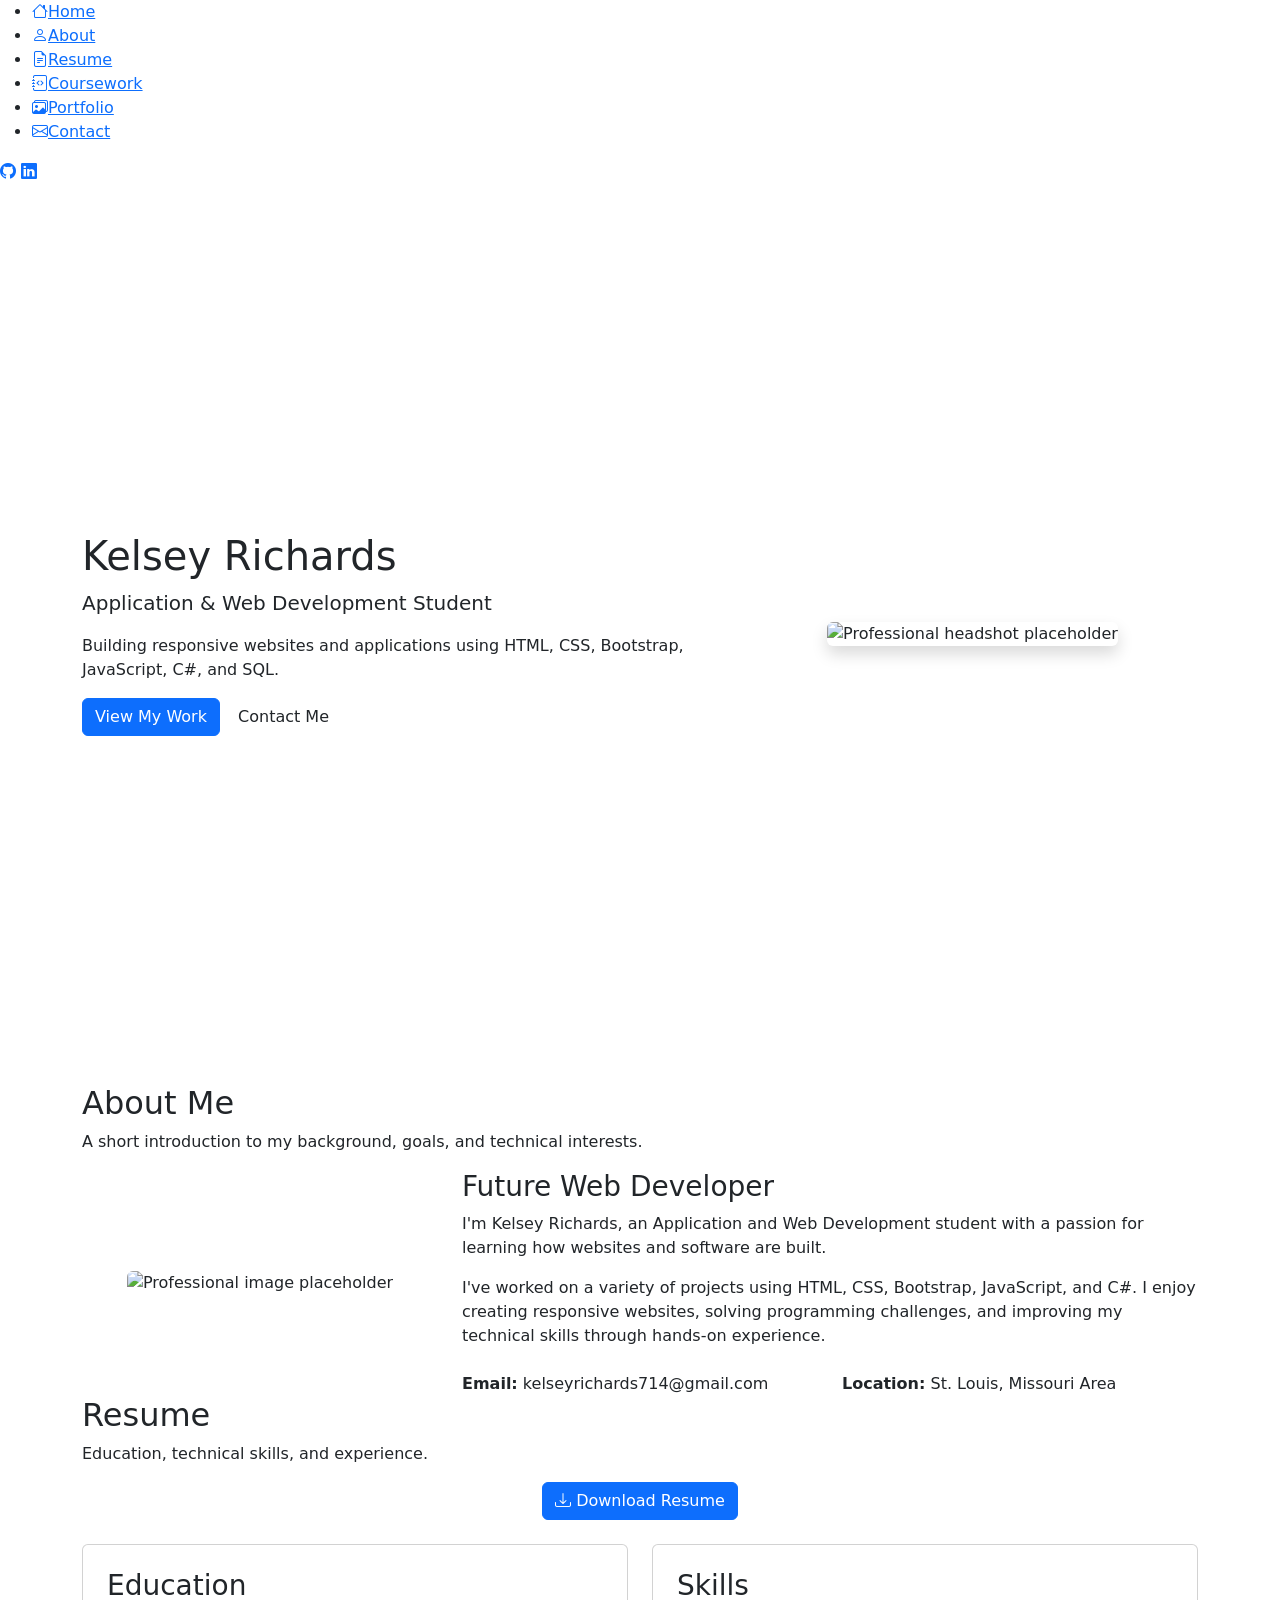
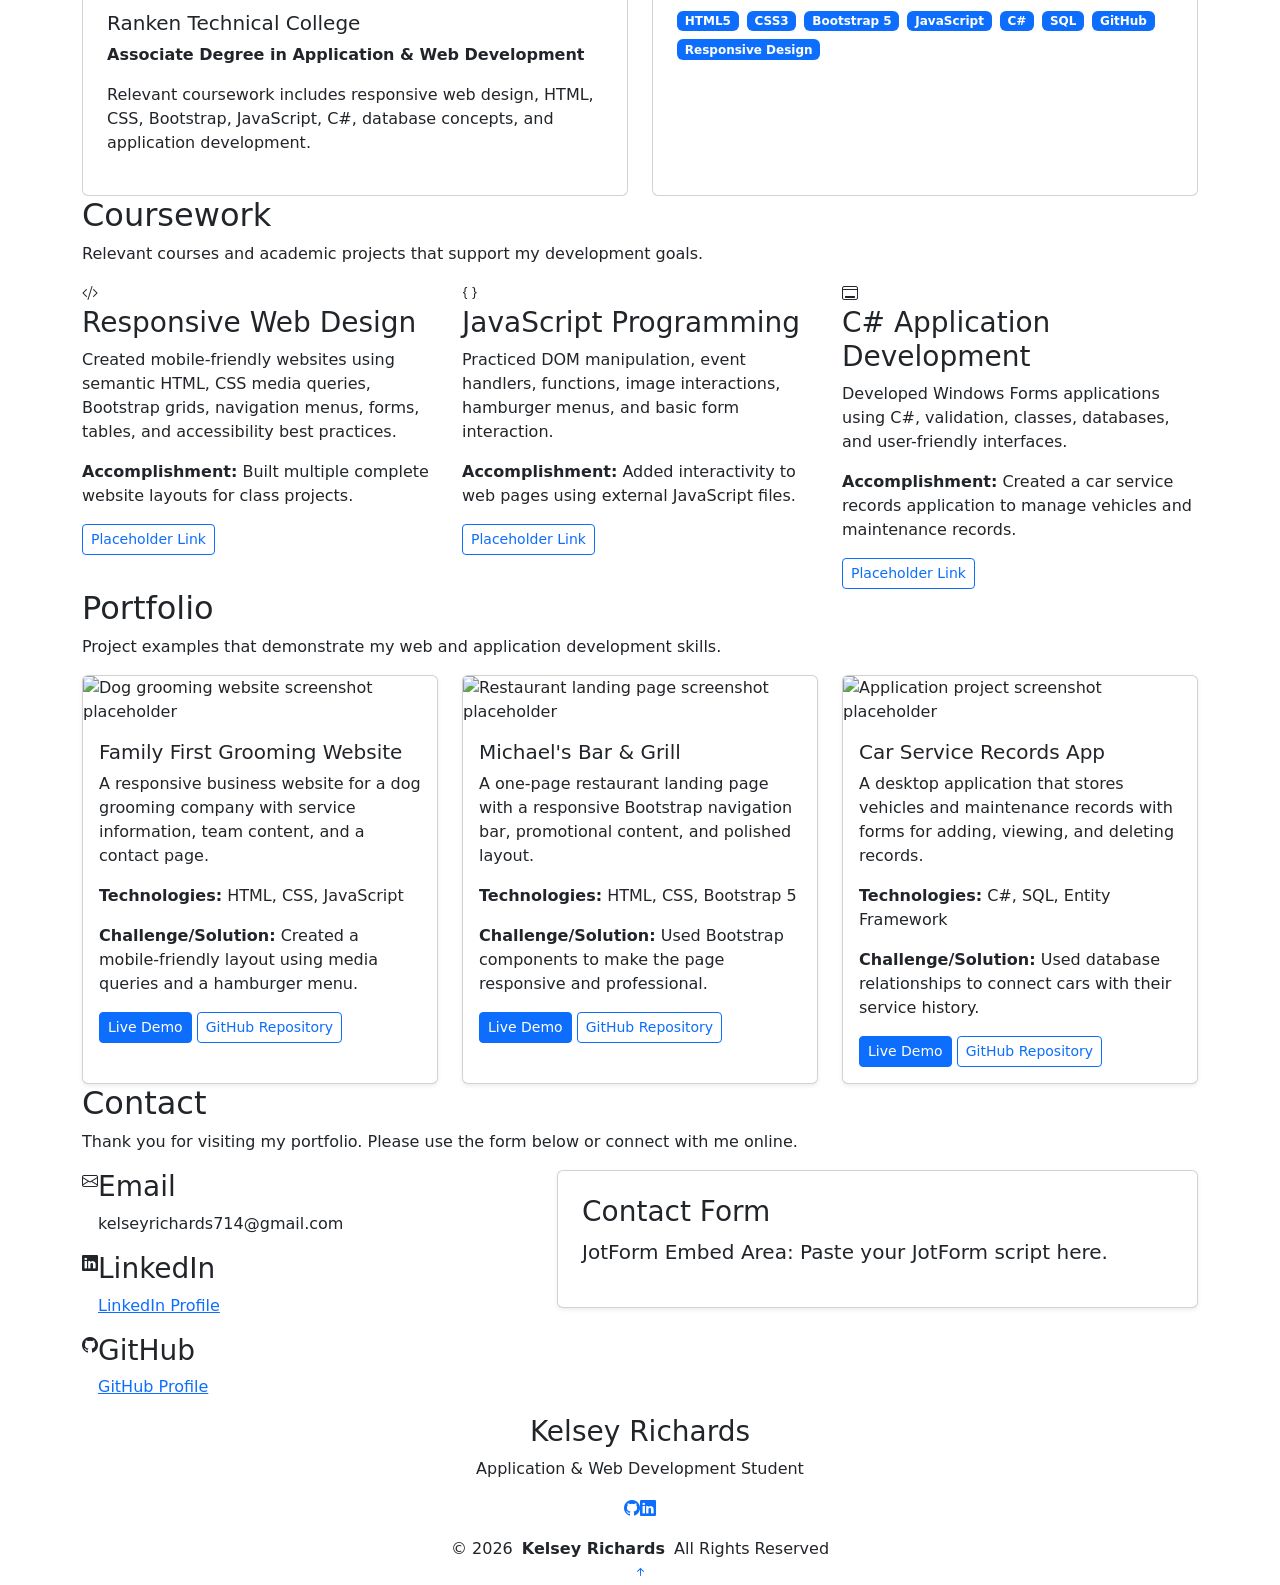
==== SnapFolio/index.html @ 09a1d2d7 "Portfolio Started" ====
<!DOCTYPE html>

<!--
  Student Name: Kelsey Richards
  File Name: index.html
  Date: 07/01/2026
-->

<html lang="en">
<head>
  <meta charset="utf-8">
  <meta content="width=device-width, initial-scale=1.0" name="viewport">
  <title>Kelsey Richards | Application &amp; Web Development Student</title>
  <meta name="description" content="Professional web portfolio for Kelsey Richards, an Application and Web Development student.">

  <!-- Favicons -->
  <link href="assets/img/favicon.ico" rel="icon">
  <link href="assets/img/apple-touch-icon.png" rel="apple-touch-icon">

  <!-- Fonts -->
  <link href="https://fonts.googleapis.com" rel="preconnect">
  <link href="https://fonts.gstatic.com" rel="preconnect" crossorigin>
  <link href="https://fonts.googleapis.com/css2?family=Roboto:wght@400;500;700&family=Raleway:wght@500;700;800&display=swap" rel="stylesheet">

  <!-- Vendor CSS Files -->
  <link href="assets/vendor/bootstrap/css/bootstrap.min.css" rel="stylesheet">
  <link href="assets/vendor/bootstrap-icons/bootstrap-icons.css" rel="stylesheet">
  <link href="assets/vendor/aos/aos.css" rel="stylesheet">
  <link href="assets/vendor/glightbox/css/glightbox.min.css" rel="stylesheet">
  <link href="assets/vendor/swiper/swiper-bundle.min.css" rel="stylesheet">

  <!-- Main CSS File -->
  <link href="assets/css/main.css" rel="stylesheet">
</head>

<body class="index-page">

  <!-- Header/Navigation -->
  <header id="header" class="header dark-background d-flex flex-column justify-content-center">
    <i class="header-toggle d-xl-none bi bi-list"></i>
    <div class="header-container d-flex flex-column align-items-start">
      <nav id="navmenu" class="navmenu">
        <ul>
          <li><a href="#hero" class="active"><i class="bi bi-house navicon"></i>Home</a></li>
          <li><a href="#about"><i class="bi bi-person navicon"></i>About</a></li>
          <li><a href="#resume"><i class="bi bi-file-earmark-text navicon"></i>Resume</a></li>
          <li><a href="#coursework"><i class="bi bi-journal-code navicon"></i>Coursework</a></li>
          <li><a href="#portfolio"><i class="bi bi-images navicon"></i>Portfolio</a></li>
          <li><a href="#contact"><i class="bi bi-envelope navicon"></i>Contact</a></li>
        </ul>
      </nav>
      <div class="social-links text-center">
        <a href="#" class="github"><i class="bi bi-github"></i></a>
        <a href="#" class="linkedin"><i class="bi bi-linkedin"></i></a>
      </div>
    </div>
  </header>

  <main class="main">

    <!-- Hero Section -->
    <section id="hero" class="hero section">
      <div class="container" data-aos="fade-up">
        <div class="row align-items-center min-vh-100">
          <div class="col-lg-7">
            <h1>Kelsey Richards</h1>
            <p class="lead">Application &amp; Web Development Student</p>
            <p class="description">Building responsive websites and applications using HTML, CSS, Bootstrap, JavaScript, C#, and SQL.</p>
            <div class="hero-actions">
              <a href="#portfolio" class="btn btn-primary">View My Work</a>
              <a href="#contact" class="btn btn-outline">Contact Me</a>
            </div>
          </div>
          <div class="col-lg-5 text-center">
            <img src="assets/img/profile/profile-square-2.webp" class="img-fluid rounded shadow" alt="Professional headshot placeholder">
          </div>
        </div>
      </div>
    </section>

    <!-- About Section -->
    <section id="about" class="about section">
      <div class="container section-title" data-aos="fade-up">
        <h2>About Me</h2>
        <p>A short introduction to my background, goals, and technical interests.</p>
      </div>
      <div class="container" data-aos="fade-up" data-aos-delay="100">
        <div class="row gy-4 align-items-center">
          <div class="col-lg-4 text-center">
            <img src="assets/img/person/person-f-7.webp" class="img-fluid rounded" alt="Professional image placeholder">
          </div>
          <div class="col-lg-8">
            <h3>Future Web Developer</h3>
            <p>I'm Kelsey Richards, an Application and Web Development student with a passion for learning how websites and software are built.</p>
            <p>I've worked on a variety of projects using HTML, CSS, Bootstrap, JavaScript, and C#. I enjoy creating responsive websites, solving programming challenges, and improving my technical skills through hands-on experience.</p>
            <div class="row mt-4">
              <div class="col-md-6"><strong>Email:</strong> kelseyrichards714@gmail.com</div>
              <div class="col-md-6"><strong>Location:</strong> St. Louis, Missouri Area</div>
            </div>
          </div>
        </div>
      </div>
    </section>

    <!-- Resume Section -->
    <section id="resume" class="resume section light-background">
      <div class="container section-title" data-aos="fade-up">
        <h2>Resume</h2>
        <p>Education, technical skills, and experience.</p>
      </div>
      <div class="container" data-aos="fade-up" data-aos-delay="100">
        <div class="text-center mb-4">
          <a href="assets/files/resume.pdf" class="btn btn-primary" download><i class="bi bi-download"></i> Download Resume</a>
        </div>
        <div class="row gy-4">
          <div class="col-lg-6">
            <div class="card h-100 p-4">
              <h3>Education</h3>
              <h5>Ranken Technical College</h5>
              <p><strong>Associate Degree in Application &amp; Web Development</strong></p>
              <p>Relevant coursework includes responsive web design, HTML, CSS, Bootstrap, JavaScript, C#, database concepts, and application development.</p>
            </div>
          </div>
          <div class="col-lg-6">
            <div class="card h-100 p-4">
              <h3>Skills</h3>
              <div class="d-flex flex-wrap gap-2">
                <span class="badge text-bg-primary">HTML5</span>
                <span class="badge text-bg-primary">CSS3</span>
                <span class="badge text-bg-primary">Bootstrap 5</span>
                <span class="badge text-bg-primary">JavaScript</span>
                <span class="badge text-bg-primary">C#</span>
                <span class="badge text-bg-primary">SQL</span>
                <span class="badge text-bg-primary">GitHub</span>
                <span class="badge text-bg-primary">Responsive Design</span>
              </div>
            </div>
          </div>
        </div>
      </div>
    </section>

    <!-- Coursework Section -->
    <section id="coursework" class="services section">
      <div class="container section-title" data-aos="fade-up">
        <h2>Coursework</h2>
        <p>Relevant courses and academic projects that support my development goals.</p>
      </div>
      <div class="container" data-aos="fade-up" data-aos-delay="100">
        <div class="row gy-4">
          <div class="col-lg-4 col-md-6">
            <div class="service-item h-100">
              <i class="bi bi-code-slash icon"></i>
              <h3>Responsive Web Design</h3>
              <p>Created mobile-friendly websites using semantic HTML, CSS media queries, Bootstrap grids, navigation menus, forms, tables, and accessibility best practices.</p>
              <p><strong>Accomplishment:</strong> Built multiple complete website layouts for class projects.</p>
              <a href="#" class="btn btn-sm btn-outline-primary">Placeholder Link</a>
            </div>
          </div>
          <div class="col-lg-4 col-md-6">
            <div class="service-item h-100">
              <i class="bi bi-braces icon"></i>
              <h3>JavaScript Programming</h3>
              <p>Practiced DOM manipulation, event handlers, functions, image interactions, hamburger menus, and basic form interaction.</p>
              <p><strong>Accomplishment:</strong> Added interactivity to web pages using external JavaScript files.</p>
              <a href="#" class="btn btn-sm btn-outline-primary">Placeholder Link</a>
            </div>
          </div>
          <div class="col-lg-4 col-md-6">
            <div class="service-item h-100">
              <i class="bi bi-window-desktop icon"></i>
              <h3>C# Application Development</h3>
              <p>Developed Windows Forms applications using C#, validation, classes, databases, and user-friendly interfaces.</p>
              <p><strong>Accomplishment:</strong> Created a car service records application to manage vehicles and maintenance records.</p>
              <a href="#" class="btn btn-sm btn-outline-primary">Placeholder Link</a>
            </div>
          </div>
        </div>
      </div>
    </section>

    <!-- Portfolio Section -->
    <section id="portfolio" class="portfolio section light-background">
      <div class="container section-title" data-aos="fade-up">
        <h2>Portfolio</h2>
        <p>Project examples that demonstrate my web and application development skills.</p>
      </div>
      <div class="container" data-aos="fade-up" data-aos-delay="100">
        <div class="row gy-4">
          <div class="col-lg-4 col-md-6">
            <div class="card h-100 shadow-sm">
              <img src="assets/img/portfolio/portfolio-1.webp" class="card-img-top" alt="Dog grooming website screenshot placeholder">
              <div class="card-body">
                <h3 class="card-title h5">Family First Grooming Website</h3>
                <p>A responsive business website for a dog grooming company with service information, team content, and a contact page.</p>
                <p><strong>Technologies:</strong> HTML, CSS, JavaScript</p>
                <p><strong>Challenge/Solution:</strong> Created a mobile-friendly layout using media queries and a hamburger menu.</p>
                <a href="#" class="btn btn-sm btn-primary">Live Demo</a>
                <a href="#" class="btn btn-sm btn-outline-primary">GitHub Repository</a>
              </div>
            </div>
          </div>
          <div class="col-lg-4 col-md-6">
            <div class="card h-100 shadow-sm">
              <img src="assets/img/portfolio/portfolio-2.webp" class="card-img-top" alt="Restaurant landing page screenshot placeholder">
              <div class="card-body">
                <h3 class="card-title h5">Michael's Bar &amp; Grill</h3>
                <p>A one-page restaurant landing page with a responsive Bootstrap navigation bar, promotional content, and polished layout.</p>
                <p><strong>Technologies:</strong> HTML, CSS, Bootstrap 5</p>
                <p><strong>Challenge/Solution:</strong> Used Bootstrap components to make the page responsive and professional.</p>
                <a href="#" class="btn btn-sm btn-primary">Live Demo</a>
                <a href="#" class="btn btn-sm btn-outline-primary">GitHub Repository</a>
              </div>
            </div>
          </div>
          <div class="col-lg-4 col-md-6">
            <div class="card h-100 shadow-sm">
              <img src="assets/img/portfolio/portfolio-6.webp" class="card-img-top" alt="Application project screenshot placeholder">
              <div class="card-body">
                <h3 class="card-title h5">Car Service Records App</h3>
                <p>A desktop application that stores vehicles and maintenance records with forms for adding, viewing, and deleting records.</p>
                <p><strong>Technologies:</strong> C#, SQL, Entity Framework</p>
                <p><strong>Challenge/Solution:</strong> Used database relationships to connect cars with their service history.</p>
                <a href="#" class="btn btn-sm btn-primary">Live Demo</a>
                <a href="#" class="btn btn-sm btn-outline-primary">GitHub Repository</a>
              </div>
            </div>
          </div>
        </div>
      </div>
    </section>

    <!-- Contact Section -->
    <section id="contact" class="contact section">
      <div class="container section-title" data-aos="fade-up">
        <h2>Contact</h2>
        <p>Thank you for visiting my portfolio. Please use the form below or connect with me online.</p>
      </div>
      <div class="container" data-aos="fade-up" data-aos-delay="100">
        <div class="row gy-4">
          <div class="col-lg-5">
            <div class="info-item d-flex">
              <i class="bi bi-envelope flex-shrink-0"></i>
              <div>
                <h3>Email</h3>
                <p>kelseyrichards714@gmail.com</p>
              </div>
            </div>
            <div class="info-item d-flex">
              <i class="bi bi-linkedin flex-shrink-0"></i>
              <div>
                <h3>LinkedIn</h3>
                <p><a href="https://www.linkedin.com/in/kelsey-richards-147b7b164/" target="_blank">LinkedIn Profile</a></p>
              </div>
            </div>
            <div class="info-item d-flex">
              <i class="bi bi-github flex-shrink-0"></i>
              <div>
                <h3>GitHub</h3>
                <p><a href="https://github.com/Kelsey-Richards" target="_blank">GitHub Profile</a></p>
              </div>
            </div>
          </div>
          <div class="col-lg-7">
            <div class="card p-4 shadow-sm">
              <h3>Contact Form</h3>
              <blockquote class="blockquote">
                <p>JotForm Embed Area: Paste your JotForm script here.</p>
              </blockquote>
              <!-- Example: Replace this comment with the script code from JotForm. -->
            </div>
          </div>
        </div>
      </div>
    </section>

  </main>

  <footer id="footer" class="footer position-relative light-background">
    <div class="container text-center">
      <h3 class="sitename">Kelsey Richards</h3>
      <p>Application &amp; Web Development Student</p>
      <div class="social-links d-flex justify-content-center">
        <a href="#"><i class="bi bi-github"></i></a>
        <a href="#"><i class="bi bi-linkedin"></i></a>
      </div>
      <div class="copyright mt-3">
        <span>&copy; 2026</span> <strong class="px-1 sitename">Kelsey Richards</strong> <span>All Rights Reserved</span>
      </div>
    </div>
  </footer>

  <a href="#" id="scroll-top" class="scroll-top d-flex align-items-center justify-content-center"><i class="bi bi-arrow-up-short"></i></a>
  <div id="preloader"></div>

  <!-- Vendor JS Files -->
  <script src="assets/vendor/bootstrap/js/bootstrap.bundle.min.js"></script>
  <script src="assets/vendor/php-email-form/validate.js"></script>
  <script src="assets/vendor/aos/aos.js"></script>
  <script src="assets/vendor/typed.js/typed.umd.js"></script>
  <script src="assets/vendor/purecounter/purecounter_vanilla.js"></script>
  <script src="assets/vendor/waypoints/noframework.waypoints.js"></script>
  <script src="assets/vendor/isotope-layout/isotope.pkgd.min.js"></script>
  <script src="assets/vendor/imagesloaded/imagesloaded.pkgd.min.js"></script>
  <script src="assets/vendor/glightbox/js/glightbox.min.js"></script>
  <script src="assets/vendor/swiper/swiper-bundle.min.js"></script>

  <!-- Main JS File -->
  <script src="assets/js/main.js"></script>
</body>
</html>
---- SnapFolio/assets/css/main.css ----
/**
* Template Name: SnapFolio
* Template URL: https://bootstrapmade.com/snapfolio-bootstrap-portfolio-template/
* Updated: Jul 21 2025 with Bootstrap v5.3.7
* Author: BootstrapMade.com
* License: https://bootstrapmade.com/license/
*/

/*--------------------------------------------------------------
# Font & Color Variables
# Help: https://bootstrapmade.com/color-system/
--------------------------------------------------------------*/
/* Fonts */
:root {
  --default-font: "Roboto",  system-ui, -apple-system, "Segoe UI", Roboto, "Helvetica Neue", Arial, "Noto Sans", "Liberation Sans", sans-serif, "Apple Color Emoji", "Segoe UI Emoji", "Segoe UI Symbol", "Noto Color Emoji";
  --heading-font: "Ubuntu",  sans-serif;
  --nav-font: "Nunito",  sans-serif;
}

/* Global Colors - The following color variables are used throughout the website. Updating them here will change the color scheme of the entire website */
:root { 
  --background-color: #1f1f1f; /* Background color for the entire website, including individual sections */
  --default-color: #ffffff; /* Default color used for the majority of the text content across the entire website */
  --heading-color: #ffffff; /* Color for headings, subheadings and title throughout the website */
  --accent-color: #ececec; /* Accent color that represents your brand on the website. It's used for buttons, links, and other elements that need to stand out */
  --surface-color: #232323; /* The surface color is used as a background of boxed elements within sections, such as cards, icon boxes, or other elements that require a visual separation from the global background. */
  --contrast-color: #310606; /* Contrast color for text, ensuring readability against backgrounds of accent, heading, or default colors. */
}

/* Nav Menu Colors - The following color variables are used specifically for the navigation menu. They are separate from the global colors to allow for more customization options */
:root {
  --nav-color: rgba(236, 236, 236, 0.59);  /* The default color of the main navmenu links */
  --nav-hover-color: #ffffff; /* Applied to main navmenu links when they are hovered over or active */
  --nav-mobile-background-color: #393939; /* Used as the background color for mobile navigation menu */
  --nav-dropdown-background-color: #393939; /* Used as the background color for dropdown items that appear when hovering over primary navigation items */
  --nav-dropdown-color: #ffffff; /* Used for navigation links of the dropdown items in the navigation menu. */
  --nav-dropdown-hover-color: #ececec; /* Similar to --nav-hover-color, this color is applied to dropdown navigation links when they are hovered over. */
}

/* Color Presets - These classes override global colors when applied to any section or element, providing reuse of the sam color scheme. */

.light-background {
  --background-color: #2c2c2c;
  --surface-color: #323232;
}

.dark-background {
  --background-color: #040b14;
  --default-color: #ffffff;
  --heading-color: #ffffff;
  --surface-color: #151f2b;
  --contrast-color: #ffffff;
}

/* Smooth scroll */
:root {
  scroll-behavior: smooth;
}

/*--------------------------------------------------------------
# General Styling & Shared Classes
--------------------------------------------------------------*/
body {
  color: var(--default-color);
  background-color: var(--background-color);
  font-family: var(--default-font);
}

a {
  color: var(--accent-color);
  text-decoration: none;
  transition: 0.3s;
}

a:hover {
  color: color-mix(in srgb, var(--accent-color), transparent 25%);
  text-decoration: none;
}

h1,
h2,
h3,
h4,
h5,
h6 {
  color: var(--heading-color);
  font-family: var(--heading-font);
}

/* PHP Email Form Messages
------------------------------*/
.php-email-form .error-message {
  display: none;
  background: #df1529;
  color: #ffffff;
  text-align: left;
  padding: 15px;
  margin-bottom: 24px;
  font-weight: 600;
}

.php-email-form .sent-message {
  display: none;
  color: #ffffff;
  background: #059652;
  text-align: center;
  padding: 15px;
  margin-bottom: 24px;
  font-weight: 600;
}

.php-email-form .loading {
  display: none;
  background: var(--surface-color);
  text-align: center;
  padding: 15px;
  margin-bottom: 24px;
}

.php-email-form .loading:before {
  content: "";
  display: inline-block;
  border-radius: 50%;
  width: 24px;
  height: 24px;
  margin: 0 10px -6px 0;
  border: 3px solid var(--accent-color);
  border-top-color: var(--surface-color);
  animation: php-email-form-loading 1s linear infinite;
}

@keyframes php-email-form-loading {
  0% {
    transform: rotate(0deg);
  }

  100% {
    transform: rotate(360deg);
  }
}

/*--------------------------------------------------------------
# Global Header
--------------------------------------------------------------*/
.header {
  --background-color: #1b1b1b;
  --contrast-color: #444444;
  color: var(--default-color);
  position: fixed;
  top: 0;
  left: 0;
  bottom: 0;
  padding: 0 15px;
  width: 300px;
  transition: all ease-in-out 0.3s;
  overflow-y: auto;
  z-index: 997;
}

.header .header-container {
  border-radius: 20px;
  padding: 15px;
  background-color: var(--background-color);
  border: 1px solid color-mix(in srgb, var(--default-color), transparent 80%);
}

.header .social-links {
  margin: 0 0 10px 0;
}

.header .social-links a {
  font-size: 16px;
  display: inline-flex;
  align-items: center;
  justify-content: center;
  background: color-mix(in srgb, var(--default-color), transparent 90%);
  color: var(--default-color);
  margin: 0 2px;
  border-radius: 50%;
  text-align: center;
  width: 40px;
  height: 40px;
  transition: 0.3s;
}

.header .social-links a:hover {
  color: var(--contrast-color);
  background: var(--accent-color);
}

@media (min-width: 1200px) {

  .header~main,
  .header~#footer {
    margin-left: 330px;
  }
}

@media (max-width: 1199px) {
  .header {
    left: -100%;
  }
}

.header.header-show {
  left: 0;
}

.header .header-toggle {
  color: var(--contrast-color);
  background-color: var(--accent-color);
  font-size: 22px;
  display: flex;
  align-items: center;
  justify-content: center;
  width: 40px;
  height: 40px;
  border-radius: 50%;
  cursor: pointer;
  position: fixed;
  top: 15px;
  right: 15px;
  z-index: 9999;
  transition: background-color 0.3s;
}

.header .header-toggle:hover {
  color: var(--contrast-color);
  background-color: color-mix(in srgb, var(--accent-color) 90%, white 15%);
}

/*--------------------------------------------------------------
# Navigation Menu
--------------------------------------------------------------*/
.mobile-nav-toggle {
  display: none;
}

.navmenu {
  padding: 0;
  z-index: 9997;
  width: 100%;
}

.navmenu ul {
  list-style: none;
  padding: 0 0 20px 0;
  margin: 0;
}

.navmenu a,
.navmenu a:focus {
  color: var(--nav-color);
  padding: 15px 10px;
  font-family: var(--nav-font);
  font-size: 16px;
  font-weight: 400;
  display: flex;
  align-items: center;
  white-space: nowrap;
  transition: 0.3s;
  width: 100%;
}

.navmenu a .navicon,
.navmenu a:focus .navicon {
  font-size: 20px;
  margin-right: 10px;
}

.navmenu a .toggle-dropdown,
.navmenu a:focus .toggle-dropdown {
  font-size: 12px;
  line-height: 0;
  margin-left: auto;
  width: 30px;
  height: 30px;
  display: flex;
  align-items: center;
  justify-content: center;
  border-radius: 50%;
  transition: 0.3s;
  flex-shrink: 0;
  background-color: color-mix(in srgb, var(--accent-color), transparent 90%);
}

.navmenu a .toggle-dropdown:hover,
.navmenu a:focus .toggle-dropdown:hover {
  background-color: var(--accent-color);
  color: var(--contrast-color);
}

.navmenu a:hover,
.navmenu .active,
.navmenu .active:focus {
  color: var(--nav-hover-color);
}

.navmenu a:hover .navicon,
.navmenu .active .navicon,
.navmenu .active:focus .navicon {
  color: var(--accent-color);
}

.navmenu .active .toggle-dropdown,
.navmenu .active:focus .toggle-dropdown {
  background-color: var(--accent-color);
  color: var(--contrast-color);
  transform: rotate(180deg);
}

.navmenu .dropdown {
  display: block;
}

.navmenu .dropdown a,
.navmenu .dropdown a:focus {
  color: --nav-dropdown-color;
}

.navmenu .dropdown a:hover,
.navmenu .dropdown .active,
.navmenu .dropdown .active:focus {
  color: var(--nav-dropdown-hover-color);
}

.navmenu .dropdown ul {
  position: static;
  display: none;
  z-index: 99;
  padding: 5px 10px;
  margin: 5px 10px;
  background-color: var(--nav-dropdown-background-color);
  border: 1px solid color-mix(in srgb, var(--default-color), transparent 90%);
  box-shadow: none;
  transition: all 0.5s ease-in-out;
}

.navmenu .dropdown ul ul {
  background-color: rgba(33, 37, 41, 0.1);
}

.navmenu .dropdown>.dropdown-active {
  display: block;
  background-color: rgba(33, 37, 41, 0.03);
}

/*--------------------------------------------------------------
# Global Footer
--------------------------------------------------------------*/
.footer {
  color: var(--default-color);
  background-color: var(--background-color);
  font-size: 14px;
  padding: 0 0 40px 0;
  position: relative;
}

.footer .copyright {
  padding-top: 40px;
  border-top: 1px solid color-mix(in srgb, var(--default-color), transparent 90%);
}

.footer .copyright p {
  margin-bottom: 0;
}

.footer .credits {
  margin-top: 4px;
  font-size: 13px;
  text-align: center;
}

/*--------------------------------------------------------------
# Preloader
--------------------------------------------------------------*/
#preloader {
  position: fixed;
  inset: 0;
  z-index: 999999;
  overflow: hidden;
  background: var(--background-color);
  transition: all 0.6s ease-out;
}

#preloader:before {
  content: "";
  position: fixed;
  top: calc(50% - 30px);
  left: calc(50% - 30px);
  border: 6px solid #ffffff;
  border-color: var(--accent-color) transparent var(--accent-color) transparent;
  border-radius: 50%;
  width: 60px;
  height: 60px;
  animation: animate-preloader 1.5s linear infinite;
}

@keyframes animate-preloader {
  0% {
    transform: rotate(0deg);
  }

  100% {
    transform: rotate(360deg);
  }
}

/*--------------------------------------------------------------
# Scroll Top Button
--------------------------------------------------------------*/
.scroll-top {
  position: fixed;
  visibility: hidden;
  opacity: 0;
  right: 15px;
  bottom: -15px;
  z-index: 99999;
  background-color: var(--accent-color);
  width: 44px;
  height: 44px;
  border-radius: 50px;
  transition: all 0.4s;
}

.scroll-top i {
  font-size: 24px;
  color: var(--contrast-color);
  line-height: 0;
}

.scroll-top:hover {
  background-color: color-mix(in srgb, var(--accent-color), transparent 20%);
  color: var(--contrast-color);
}

.scroll-top.active {
  visibility: visible;
  opacity: 1;
  bottom: 15px;
}

/*--------------------------------------------------------------
# Disable aos animation delay on mobile devices
--------------------------------------------------------------*/
@media screen and (max-width: 768px) {
  [data-aos-delay] {
    transition-delay: 0 !important;
  }
}

/*--------------------------------------------------------------
# Global Page Titles & Breadcrumbs
--------------------------------------------------------------*/
.page-title {
  color: var(--default-color);
  padding: 25px 0 0 0;
  position: relative;
}

.page-title .container {
  border-bottom: 1px solid color-mix(in srgb, var(--default-color), transparent 90%);
  padding-bottom: 25px;
}

.page-title h1 {
  font-size: 24px;
  font-weight: 700;
}

.page-title .breadcrumbs ol {
  display: flex;
  flex-wrap: wrap;
  list-style: none;
  padding: 0;
  margin: 0;
  font-size: 14px;
  font-weight: 400;
}

.page-title .breadcrumbs ol li+li {
  padding-left: 10px;
}

.page-title .breadcrumbs ol li+li::before {
  content: "/";
  display: inline-block;
  padding-right: 10px;
  color: color-mix(in srgb, var(--default-color), transparent 70%);
}

/*--------------------------------------------------------------
# Global Sections
--------------------------------------------------------------*/
section,
.section {
  color: var(--default-color);
  background-color: var(--background-color);
  padding: 60px 0;
  overflow: clip;
}

/*--------------------------------------------------------------
# Global Section Titles
--------------------------------------------------------------*/
.section-title {
  text-align: center;
  padding-bottom: 60px;
  position: relative;
}

.section-title h2 {
  font-size: 32px;
  font-weight: 700;
  position: relative;
}

.section-title h2:before,
.section-title h2:after {
  content: "";
  width: 50px;
  height: 2px;
  background: var(--accent-color);
  display: inline-block;
}

.section-title h2:before {
  margin: 0 15px 10px 0;
}

.section-title h2:after {
  margin: 0 0 10px 15px;
}

.section-title p {
  margin-bottom: 0;
}

/*--------------------------------------------------------------
# Hero Section
--------------------------------------------------------------*/
.hero {
  min-height: 100vh;
  position: relative;
  overflow: hidden;
  display: flex;
  align-items: center;
}

.hero .background-elements {
  position: absolute;
  top: 0;
  left: 0;
  width: 100%;
  height: 100%;
  z-index: 1;
  overflow: hidden;
}

.hero .background-elements .bg-circle {
  position: absolute;
  border-radius: 50%;
  background: linear-gradient(45deg, color-mix(in srgb, var(--accent-color), transparent 90%), color-mix(in srgb, var(--accent-color), transparent 95%));
  animation: float 6s ease-in-out infinite;
}

.hero .background-elements .bg-circle.circle-1 {
  width: 300px;
  height: 300px;
  top: 10%;
  right: 10%;
  animation-delay: 0s;
}

.hero .background-elements .bg-circle.circle-2 {
  width: 200px;
  height: 200px;
  bottom: 20%;
  left: 5%;
  animation-delay: 2s;
}

.hero .hero-content {
  position: relative;
  width: 100%;
  z-index: 2;
}

.hero .container {
  position: relative;
  z-index: 3;
}

.hero .hero-text h1 {
  font-size: 72px;
  font-weight: 800;
  line-height: 1.1;
  margin-bottom: 15px;
  color: var(--heading-color);
}

.hero .hero-text h1 .accent-text {
  color: var(--accent-color);
  position: relative;
}

.hero .hero-text h1 .accent-text::after {
  content: "";
  position: absolute;
  bottom: -5px;
  left: 0;
  width: 100%;
  height: 3px;
  background: linear-gradient(90deg, var(--accent-color), color-mix(in srgb, var(--accent-color), transparent 50%));
}

.hero .hero-text h2 {
  font-size: 32px;
  font-weight: 600;
  color: var(--heading-color);
  margin-bottom: 10px;
}

.hero .hero-text .lead {
  font-size: 24px;
  margin-bottom: 20px;
  color: var(--default-color);
}

.hero .hero-text .lead span {
  color: var(--accent-color);
  font-weight: 600;
  border-bottom: 2px solid var(--accent-color);
  padding-bottom: 2px;
}

.hero .hero-text .description {
  font-size: 18px;
  line-height: 1.6;
  color: color-mix(in srgb, var(--default-color), transparent 20%);
  margin-bottom: 40px;
  max-width: 500px;
}

.hero .hero-actions {
  display: flex;
  gap: 20px;
  margin-bottom: 40px;
  flex-wrap: wrap;
}

.hero .hero-actions .btn {
  padding: 14px 30px;
  font-size: 16px;
  font-weight: 600;
  border-radius: 50px;
  text-decoration: none;
  transition: all 0.3s ease;
  border: 2px solid;
}

.hero .hero-actions .btn.btn-primary {
  background-color: var(--accent-color);
  color: var(--contrast-color);
  border-color: var(--accent-color);
}

.hero .hero-actions .btn.btn-primary:hover {
  background-color: color-mix(in srgb, var(--accent-color), black 10%);
  transform: translateY(-2px);
  box-shadow: 0 8px 25px color-mix(in srgb, var(--accent-color), transparent 70%);
}

.hero .hero-actions .btn.btn-outline {
  background-color: transparent;
  color: var(--accent-color);
  border-color: var(--accent-color);
}

.hero .hero-actions .btn.btn-outline:hover {
  background-color: var(--accent-color);
  color: var(--contrast-color);
  transform: translateY(-2px);
}

.hero .social-links {
  display: flex;
  gap: 20px;
}

.hero .social-links a {
  width: 50px;
  height: 50px;
  display: flex;
  align-items: center;
  justify-content: center;
  background-color: var(--surface-color);
  color: color-mix(in srgb, var(--default-color), transparent 40%);
  border-radius: 50%;
  font-size: 20px;
  transition: all 0.3s ease;
}

.hero .social-links a:hover {
  color: var(--contrast-color);
  background-color: var(--accent-color);
  transform: translateY(-3px);
  box-shadow: 0 8px 25px color-mix(in srgb, var(--accent-color), transparent 70%);
}

.hero .hero-visual {
  display: flex;
  justify-content: center;
  align-items: center;
  height: 100%;
}

.hero .hero-visual .profile-container {
  position: relative;
  width: 400px;
  height: 400px;
}

.hero .hero-visual .profile-container .profile-background {
  position: absolute;
  top: 15px;
  left: 15px;
  width: 100%;
  height: 100%;
  background: color-mix(in srgb, var(--accent-color), transparent 90%);
  border-radius: 30px;
  z-index: 1;
}

.hero .hero-visual .profile-container .profile-image {
  position: relative;
  width: 100%;
  height: 100%;
  object-fit: cover;
  border-radius: 30px;
  z-index: 2;
}

@keyframes float {

  0%,
  100% {
    transform: translateY(0px);
  }

  50% {
    transform: translateY(-20px);
  }
}

@keyframes floatIcon {

  0%,
  100% {
    transform: translateY(0px) rotate(0deg);
  }

  50% {
    transform: translateY(-10px) rotate(5deg);
  }
}

@media (max-width: 992px) {
  .hero .hero-text {
    text-align: center;
    margin-bottom: 50px;
  }

  .hero .hero-text h1 {
    font-size: 56px;
  }

  .hero .hero-text h2 {
    font-size: 28px;
  }

  .hero .hero-text .lead {
    font-size: 20px;
  }

  .hero .hero-visual .profile-container {
    width: 350px;
    height: 350px;
  }
}

@media (max-width: 768px) {
  .hero .hero-text h1 {
    font-size: 42px;
  }

  .hero .hero-text h2 {
    font-size: 24px;
  }

  .hero .hero-text .lead {
    font-size: 18px;
  }

  .hero .hero-text .description {
    font-size: 16px;
  }

  .hero .hero-actions {
    justify-content: center;
  }

  .hero .hero-actions .btn {
    padding: 12px 25px;
    font-size: 14px;
  }

  .hero .hero-visual .profile-container {
    width: 300px;
    height: 300px;
  }

  .hero .background-elements .bg-circle.circle-1 {
    width: 200px;
    height: 200px;
  }

  .hero .background-elements .bg-circle.circle-2 {
    width: 150px;
    height: 150px;
  }

  .hero .background-elements .bg-circle.circle-3 {
    width: 100px;
    height: 100px;
  }
}

/*--------------------------------------------------------------
# About Section
--------------------------------------------------------------*/
.about .profile-card {
  background: linear-gradient(135deg, var(--surface-color) 0%, color-mix(in srgb, var(--surface-color), var(--accent-color) 5%) 100%);
  border-radius: 2rem;
  padding: 2.5rem;
  text-align: center;
  box-shadow: 0 20px 40px rgba(0, 0, 0, 0.08);
  border: 1px solid color-mix(in srgb, var(--accent-color), transparent 90%);
  position: relative;
  overflow: hidden;
}

.about .profile-card::before {
  content: "";
  position: absolute;
  top: 0;
  left: 0;
  right: 0;
  height: 4px;
  background: linear-gradient(90deg, var(--accent-color), color-mix(in srgb, var(--accent-color), var(--heading-color) 30%));
}

@media (max-width: 991px) {
  .about .profile-card {
    margin-bottom: 3rem;
  }
}

.about .profile-header {
  position: relative;
  margin-bottom: 2rem;
}

.about .profile-header .profile-image {
  width: 160px;
  height: 160px;
  margin: 0 auto 1.5rem;
  border-radius: 50%;
  overflow: hidden;
  border: 4px solid var(--accent-color);
  box-shadow: 0 10px 30px rgba(0, 0, 0, 0.15);
}

.about .profile-header .profile-image img {
  width: 100%;
  height: 100%;
  object-fit: cover;
}

.about .profile-header .profile-badge {
  position: absolute;
  bottom: 20px;
  right: calc(50% - 65px);
  width: 32px;
  height: 32px;
  background-color: var(--accent-color);
  border-radius: 50%;
  display: flex;
  align-items: center;
  justify-content: center;
  border: 3px solid var(--surface-color);
}

.about .profile-header .profile-badge i {
  color: var(--contrast-color);
  font-size: 14px;
}

.about .profile-content h3 {
  font-size: 1.5rem;
  font-weight: 700;
  margin-bottom: 0.5rem;
  color: var(--heading-color);
}

.about .profile-content .profession {
  color: var(--accent-color);
  font-weight: 500;
  margin-bottom: 2rem;
}

.about .contact-links {
  display: flex;
  flex-direction: column;
  gap: 1rem;
}

.about .contact-links .contact-item {
  display: flex;
  align-items: center;
  gap: 0.75rem;
  padding: 0.75rem 1rem;
  background-color: color-mix(in srgb, var(--surface-color), var(--background-color) 50%);
  border-radius: 0.75rem;
  text-decoration: none;
  color: var(--default-color);
  transition: all 0.3s;
  border: 1px solid color-mix(in srgb, var(--default-color), transparent 90%);
}

.about .contact-links .contact-item:hover {
  background-color: var(--accent-color);
  color: var(--contrast-color);
  transform: translateY(-2px);
  box-shadow: 0 5px 20px color-mix(in srgb, var(--accent-color), transparent 70%);
}

.about .contact-links .contact-item i {
  font-size: 1rem;
  width: 18px;
}

.about .about-content {
  padding-left: 3rem;
}

@media (max-width: 991px) {
  .about .about-content {
    padding-left: 0;
  }
}

.about .about-content .section-header {
  margin-bottom: 2rem;
}

.about .about-content .section-header .badge-text {
  display: inline-block;
  background: linear-gradient(135deg, var(--accent-color), color-mix(in srgb, var(--accent-color), var(--heading-color) 20%));
  color: var(--contrast-color);
  padding: 0.5rem 1.5rem;
  border-radius: 2rem;
  font-size: 0.875rem;
  font-weight: 600;
  letter-spacing: 0.5px;
  margin-bottom: 1.5rem;
}

.about .about-content .section-header h2 {
  font-size: 2.25rem;
  font-weight: 700;
  line-height: 1.3;
  margin: 0;
}

@media (max-width: 768px) {
  .about .about-content .section-header h2 {
    font-size: 1.875rem;
  }
}

.about .about-content .description {
  margin-bottom: 2.5rem;
}

.about .about-content .description p {
  font-size: 1.1rem;
  line-height: 1.7;
  color: color-mix(in srgb, var(--default-color), transparent 20%);
  margin-bottom: 1.5rem;
}

.about .about-content .description p:last-child {
  margin-bottom: 0;
}

.about .stats-grid {
  display: grid;
  grid-template-columns: repeat(3, 1fr);
  gap: 2rem;
  margin-bottom: 2.5rem;
  padding: 2rem;
  background-color: var(--surface-color);
  border-radius: 1.5rem;
  box-shadow: 0 10px 30px rgba(0, 0, 0, 0.05);
}

@media (max-width: 768px) {
  .about .stats-grid {
    grid-template-columns: 1fr;
    gap: 1.5rem;
    text-align: center;
  }
}

.about .stats-grid .stat-item {
  text-align: center;
}

.about .stats-grid .stat-item .stat-number {
  font-size: 2rem;
  font-weight: 700;
  color: var(--accent-color);
  display: block;
  margin-bottom: 0.5rem;
}

.about .stats-grid .stat-item .stat-label {
  font-size: 0.875rem;
  color: color-mix(in srgb, var(--default-color), transparent 40%);
  font-weight: 500;
}

.about .details-grid {
  margin-bottom: 2.5rem;
}

.about .details-grid .detail-row {
  display: grid;
  grid-template-columns: 1fr 1fr;
  gap: 2rem;
  margin-bottom: 1.5rem;
}

@media (max-width: 768px) {
  .about .details-grid .detail-row {
    grid-template-columns: 1fr;
    gap: 1rem;
  }
}

.about .details-grid .detail-row:last-child {
  margin-bottom: 0;
}

.about .details-grid .detail-item .detail-label {
  display: block;
  font-size: 0.875rem;
  color: color-mix(in srgb, var(--default-color), transparent 50%);
  margin-bottom: 0.5rem;
  font-weight: 500;
}

.about .details-grid .detail-item .detail-value {
  display: block;
  font-weight: 600;
  color: var(--heading-color);
  font-size: 1rem;
}

.about .cta-section {
  display: flex;
  gap: 1rem;
  flex-wrap: wrap;
}

.about .cta-section .btn {
  padding: 0.875rem 2rem;
  border-radius: 0.75rem;
  font-weight: 600;
  text-decoration: none;
  transition: all 0.3s;
  display: inline-flex;
  align-items: center;
  gap: 0.5rem;
  border: 2px solid transparent;
}

.about .cta-section .btn.btn-primary {
  background-color: var(--accent-color);
  color: var(--contrast-color);
}

.about .cta-section .btn.btn-primary:hover {
  background-color: color-mix(in srgb, var(--accent-color), black 15%);
  transform: translateY(-2px);
  box-shadow: 0 10px 30px color-mix(in srgb, var(--accent-color), transparent 60%);
}

.about .cta-section .btn.btn-outline {
  background-color: transparent;
  color: var(--default-color);
  border-color: color-mix(in srgb, var(--default-color), transparent 70%);
}

.about .cta-section .btn.btn-outline:hover {
  border-color: var(--accent-color);
  transform: translateY(-2px);
}

/*--------------------------------------------------------------
# Stats Section
--------------------------------------------------------------*/
.stats .stats-wrapper {
  display: grid;
  grid-template-columns: repeat(4, 1fr);
  gap: 20px;
}

@media (max-width: 992px) {
  .stats .stats-wrapper {
    grid-template-columns: repeat(2, 1fr);
  }
}

@media (max-width: 576px) {
  .stats .stats-wrapper {
    grid-template-columns: 1fr;
  }
}

.stats .stats-item {
  background: linear-gradient(135deg, color-mix(in srgb, var(--surface-color), transparent 5%), var(--surface-color));
  border-radius: 15px;
  padding: 40px 20px;
  text-align: center;
  position: relative;
  transition: transform 0.3s ease, box-shadow 0.3s ease;
  box-shadow: 0 10px 30px rgba(0, 0, 0, 0.05);
  overflow: hidden;
}

.stats .stats-item:hover {
  transform: translateY(-10px);
  box-shadow: 0 15px 35px rgba(0, 0, 0, 0.1);
}

.stats .stats-item:hover .icon-wrapper {
  transform: scale(1.1);
}

.stats .stats-item:nth-child(1) .icon-wrapper {
  background-color: color-mix(in srgb, var(--accent-color), transparent 85%);
}

.stats .stats-item:nth-child(1) .icon-wrapper i {
  color: color-mix(in srgb, var(--accent-color), transparent 10%);
}

.stats .stats-item:nth-child(2) .icon-wrapper {
  background-color: color-mix(in srgb, #ff7e00, transparent 85%);
}

.stats .stats-item:nth-child(2) .icon-wrapper i {
  color: color-mix(in srgb, #ff7e00, transparent 10%);
}

.stats .stats-item:nth-child(3) .icon-wrapper {
  background-color: color-mix(in srgb, #00c875, transparent 85%);
}

.stats .stats-item:nth-child(3) .icon-wrapper i {
  color: color-mix(in srgb, #00c875, transparent 10%);
}

.stats .stats-item:nth-child(4) .icon-wrapper {
  background-color: color-mix(in srgb, #e83e8c, transparent 85%);
}

.stats .stats-item:nth-child(4) .icon-wrapper i {
  color: color-mix(in srgb, #e83e8c, transparent 10%);
}

.stats .stats-item .icon-wrapper {
  width: 80px;
  height: 80px;
  border-radius: 50%;
  display: flex;
  align-items: center;
  justify-content: center;
  margin: 0 auto 20px;
  transition: transform 0.3s ease;
}

.stats .stats-item .icon-wrapper i {
  font-size: 36px;
}

.stats .stats-item span {
  display: block;
  font-size: 48px;
  font-weight: 700;
  color: var(--heading-color);
  margin-bottom: 10px;
  line-height: 1;
  font-family: var(--heading-font);
}

.stats .stats-item p {
  color: var(--default-color);
  font-size: 18px;
  margin: 0;
  font-weight: 500;
  font-family: var(--heading-font);
  opacity: 0.8;
}

/*--------------------------------------------------------------
# Skills Section
--------------------------------------------------------------*/
.skills .skills-category {
  background-color: var(--surface-color);
  padding: 30px;
  border-radius: 8px;
  box-shadow: 0 0 20px rgba(0, 0, 0, 0.05);
  height: 100%;
  transition: transform 0.3s;
}

.skills .skills-category:hover {
  transform: translateY(-5px);
}

.skills .skills-category h3 {
  font-size: 24px;
  margin-bottom: 25px;
  position: relative;
  padding-bottom: 15px;
}

.skills .skills-category h3:after {
  content: "";
  position: absolute;
  bottom: 0;
  left: 0;
  width: 50px;
  height: 2px;
  background-color: var(--accent-color);
}

.skills .skill-item {
  margin-bottom: 25px;
}

.skills .skill-item:last-child {
  margin-bottom: 0;
}

.skills .skill-item h4 {
  font-size: 16px;
  margin-bottom: 8px;
}

.skills .skill-item .skill-percentage {
  font-size: 14px;
  color: color-mix(in srgb, var(--heading-color), transparent 30%);
}

.skills .skill-item .progress {
  height: 8px;
  background-color: color-mix(in srgb, var(--accent-color), transparent 90%);
  border-radius: 20px;
  overflow: hidden;
  position: relative;
}

.skills .skill-item .progress .progress-bar {
  background-color: var(--accent-color);
  transition: width 1.5s ease-in-out;
  width: 0;
  height: 100%;
  border-radius: 20px;
}

.skills .skill-item .skill-tooltip {
  font-size: 14px;
  color: color-mix(in srgb, var(--default-color), transparent 30%);
  margin-top: 8px;
  opacity: 0;
  transform: translateY(-5px);
  transition: all 0.3s;
}

.skills .skill-item:hover .skill-tooltip {
  opacity: 1;
  transform: translateY(0);
}

.skills .skill-box {
  background-color: var(--surface-color);
  padding: 25px 20px;
  border-radius: 8px;
  text-align: center;
  transition: all 0.3s;
  height: 100%;
  position: relative;
  overflow: hidden;
  box-shadow: 0 0 15px rgba(0, 0, 0, 0.05);
}

.skills .skill-box:hover {
  transform: translateY(-5px);
}

.skills .skill-box:hover i {
  color: var(--accent-color);
  transform: scale(1.1);
}

.skills .skill-box:hover .skill-tooltip {
  opacity: 1;
  transform: translateY(0);
}

.skills .skill-box i {
  font-size: 36px;
  color: color-mix(in srgb, var(--accent-color), transparent 20%);
  margin-bottom: 15px;
  display: inline-block;
  transition: all 0.3s;
}

.skills .skill-box h4 {
  font-size: 18px;
  margin-bottom: 10px;
}

.skills .skill-box .skill-tooltip {
  font-size: 14px;
  color: color-mix(in srgb, var(--default-color), transparent 30%);
  opacity: 0;
  transform: translateY(5px);
  transition: all 0.3s;
}

@media (max-width: 991.98px) {
  .skills .skills-category {
    margin-bottom: 30px;
  }

  .skills .skills-category:last-child {
    margin-bottom: 0;
  }
}

@media (max-width: 767.98px) {
  .skills .skill-box {
    margin-bottom: 20px;
  }

  .skills .skill-box:last-child {
    margin-bottom: 0;
  }
}

/*--------------------------------------------------------------
# Resume Section
--------------------------------------------------------------*/
.resume .resume-side {
  background-color: var(--surface-color);
  padding: 2rem;
  border-radius: 10px;
  box-shadow: 0 0 20px rgba(0, 0, 0, 0.1);
  height: 100%;
}

.resume .resume-side .profile-img {
  text-align: center;
}

.resume .resume-side .profile-img img {
  width: 200px;
  height: 200px;
  object-fit: cover;
  border: 5px solid color-mix(in srgb, var(--accent-color), transparent 85%);
  border-radius: 50%;
}

.resume .resume-side h3 {
  font-size: 1.5rem;
  margin-bottom: 1rem;
  color: var(--heading-color);
  font-weight: 600;
}

.resume .resume-side .contact-info li {
  margin-bottom: 1rem;
  color: var(--default-color);
}

.resume .resume-side .contact-info li i {
  width: 25px;
  color: var(--accent-color);
  margin-right: 0.5rem;
}

.resume .resume-side .skill-item {
  margin-bottom: 1.5rem;
}

.resume .resume-side .skill-item span {
  font-size: 0.9rem;
  color: var(--default-color);
}

.resume .resume-side .skill-item .progress {
  height: 8px;
  background-color: color-mix(in srgb, var(--accent-color), transparent 90%);
  border-radius: 4px;
  margin-top: 0.5rem;
}

.resume .resume-side .skill-item .progress .progress-bar {
  background-color: var(--accent-color);
  width: 0;
  transition: width 1s ease;
}

.resume .resume-section {
  margin-bottom: 3rem;
}

.resume .resume-section h3 {
  font-size: 1.75rem;
  margin-bottom: 1.5rem;
  color: var(--heading-color);
  font-weight: 600;
}

.resume .resume-section h3 i {
  color: var(--accent-color);
}

.resume .resume-section .resume-item {
  padding-left: 1.5rem;
  border-left: 2px solid color-mix(in srgb, var(--accent-color), transparent 80%);
  margin-bottom: 2rem;
  position: relative;
}

.resume .resume-section .resume-item:before {
  content: "";
  position: absolute;
  width: 16px;
  height: 16px;
  border-radius: 50%;
  left: -9px;
  top: 0;
  background: var(--accent-color);
}

.resume .resume-section .resume-item h4 {
  font-size: 1.2rem;
  margin-bottom: 0.5rem;
  color: var(--heading-color);
  font-weight: 600;
}

.resume .resume-section .resume-item h5 {
  font-size: 1rem;
  margin-bottom: 0.5rem;
  color: var(--accent-color);
}

.resume .resume-section .resume-item .company {
  font-size: 0.95rem;
  margin-bottom: 1rem;
  color: var(--heading-color);
}

.resume .resume-section .resume-item .company i {
  margin-right: 0.5rem;
}

.resume .resume-section .resume-item ul {
  padding-left: 1.2rem;
}

.resume .resume-section .resume-item ul li {
  margin-bottom: 0.5rem;
  color: var(--default-color);
}

.resume .resume-section .resume-item p {
  color: var(--default-color);
  margin-bottom: 0;
}

@media (max-width: 991.98px) {
  .resume .resume-side {
    margin-bottom: 2rem;
  }
}

/*--------------------------------------------------------------
# Portfolio Section
--------------------------------------------------------------*/
@media (max-width: 991px) {
  .portfolio .filter-sidebar {
    margin-bottom: 30px;
  }
}

.portfolio .filters-wrapper {
  background-color: color-mix(in srgb, var(--surface-color), var(--default-color) 3%);
  padding: 30px;
  border-radius: 10px;
  box-shadow: 0 5px 25px rgba(0, 0, 0, 0.05);
}

@media (max-width: 991px) {
  .portfolio .filters-wrapper {
    padding: 20px;
  }
}

.portfolio .portfolio-filters {
  padding: 0;
  margin: 0;
  list-style: none;
  display: flex;
  flex-direction: column;
  gap: 10px;
}

@media (max-width: 991px) {
  .portfolio .portfolio-filters {
    flex-direction: row;
    flex-wrap: wrap;
    justify-content: center;
  }
}

.portfolio .portfolio-filters li {
  cursor: pointer;
  padding: 12px 20px;
  font-size: 16px;
  font-weight: 500;
  line-height: 1;
  color: var(--default-color);
  transition: all 0.3s ease-in-out;
  border-radius: 6px;
  background: transparent;
  position: relative;
  border-left: 3px solid transparent;
}

@media (max-width: 991px) {
  .portfolio .portfolio-filters li {
    padding: 8px 16px;
    border: 1px solid color-mix(in srgb, var(--accent-color), transparent 80%);
    border-left-width: 3px;
  }
}

.portfolio .portfolio-filters li:hover {
  color: var(--accent-color);
  background-color: color-mix(in srgb, var(--accent-color), transparent 90%);
  border-left-color: color-mix(in srgb, var(--accent-color), transparent 50%);
}

.portfolio .portfolio-filters li.filter-active {
  color: var(--accent-color);
  background-color: color-mix(in srgb, var(--accent-color), transparent 90%);
  border-left-color: var(--accent-color);
  font-weight: 600;
}

.portfolio .portfolio-wrap {
  transition: 0.4s;
  position: relative;
  overflow: hidden;
  border-radius: 12px;
  box-shadow: 0 5px 20px rgba(0, 0, 0, 0.08);
  height: 100%;
}

.portfolio .portfolio-wrap img {
  transition: transform 0.6s cubic-bezier(0.215, 0.61, 0.355, 1);
  width: 100%;
  height: 350px;
  object-fit: cover;
}

.portfolio .portfolio-wrap .portfolio-info {
  position: absolute;
  bottom: 0;
  left: 0;
  right: 0;
  padding: 25px;
  background: linear-gradient(to top, rgba(0, 0, 0, 0.8) 0%, rgba(0, 0, 0, 0.4) 60%, rgba(0, 0, 0, 0) 100%);
  z-index: 3;
  transition: all 0.4s cubic-bezier(0.215, 0.61, 0.355, 1);
  transform: translateY(20px);
  opacity: 0;
}

.portfolio .portfolio-wrap .portfolio-info .content {
  transition: all 0.4s cubic-bezier(0.215, 0.61, 0.355, 1);
  transform: translateY(20px);
}

.portfolio .portfolio-wrap .portfolio-info .category {
  display: inline-block;
  color: var(--accent-color);
  font-size: 14px;
  font-weight: 500;
  text-transform: uppercase;
  letter-spacing: 1px;
  margin-bottom: 8px;
}

.portfolio .portfolio-wrap .portfolio-info h4 {
  font-size: 20px;
  color: var(--contrast-color);
  font-weight: 700;
  margin-bottom: 15px;
}

.portfolio .portfolio-wrap .portfolio-info .portfolio-links {
  display: flex;
  gap: 12px;
}

.portfolio .portfolio-wrap .portfolio-info .portfolio-links a {
  color: var(--contrast-color);
  width: 40px;
  height: 40px;
  display: flex;
  align-items: center;
  justify-content: center;
  background-color: color-mix(in srgb, var(--accent-color), transparent 30%);
  border-radius: 50%;
  font-size: 18px;
  transition: 0.3s;
}

.portfolio .portfolio-wrap .portfolio-info .portfolio-links a:hover {
  background-color: var(--accent-color);
  transform: translateY(-3px);
}

.portfolio .portfolio-wrap:hover {
  transform: translateY(-5px);
}

.portfolio .portfolio-wrap:hover img {
  transform: scale(1.08);
}

.portfolio .portfolio-wrap:hover .portfolio-info {
  transform: translateY(0);
  opacity: 1;
}

.portfolio .portfolio-wrap:hover .portfolio-info .content {
  transform: translateY(0);
}

/*--------------------------------------------------------------
# Services Section
--------------------------------------------------------------*/
.services .service-header {
  margin-bottom: 60px;
}

.services .service-header .service-intro .service-heading {
  font-size: 48px;
  margin-bottom: 0;
  font-weight: 700;
  line-height: 1.2;
  color: var(--heading-color);
}

.services .service-header .service-intro .service-heading div {
  display: block;
  position: relative;
}

.services .service-header .service-intro .service-heading span {
  display: block;
  color: var(--accent-color);
}

@media (max-width: 992px) {
  .services .service-header .service-intro .service-heading {
    font-size: 36px;
  }
}

@media (max-width: 768px) {
  .services .service-header .service-intro .service-heading {
    font-size: 30px;
    margin-bottom: 20px;
  }
}

.services .service-header .service-summary p {
  margin-bottom: 25px;
  color: var(--default-color);
}

.services .service-header .service-summary .service-btn {
  display: inline-flex;
  align-items: center;
  padding: 12px 30px;
  background-color: var(--accent-color);
  color: var(--contrast-color);
  border-radius: 4px;
  font-weight: 500;
  transition: all 0.3s ease;
}

.services .service-header .service-summary .service-btn i {
  margin-left: 10px;
  transition: transform 0.3s ease;
}

.services .service-header .service-summary .service-btn:hover {
  background-color: color-mix(in srgb, var(--accent-color), transparent 15%);
  color: var(--contrast-color);
}

.services .service-header .service-summary .service-btn:hover i {
  transform: translateX(5px);
}

@media (max-width: 992px) {
  .services .service-header .service-summary {
    margin-top: 30px;
  }
}

.services .service-card {
  padding: 40px 40px 40px 40px;
  margin-bottom: 30px;
  border: 2px solid color-mix(in srgb, var(--accent-color), transparent 90%);
  transition: all 0.3s ease;
}

.services .service-card .service-icon {
  margin-bottom: 25px;
  background-color: color-mix(in srgb, var(--accent-color), transparent 90%);
  display: inline-flex;
  align-items: center;
  justify-content: center;
  border-radius: 10px;
  width: 64px;
  height: 64px;
}

.services .service-card .service-icon i {
  font-size: 32px;
  color: var(--accent-color);
  transition: all 0.3s ease;
}

.services .service-card h3 {
  font-size: 28px;
  margin-bottom: 15px;
  font-weight: 700;
}

.services .service-card h3 a {
  color: var(--heading-color);
  transition: color 0.3s ease;
}

.services .service-card h3 a span {
  display: block;
}

.services .service-card h3 a:hover {
  color: var(--accent-color);
}

.services .service-card p {
  color: var(--default-color);
  transition: color 0.3s ease;
  margin-bottom: 0;
}

.services .service-card .card-action {
  position: absolute;
  top: 0;
  right: 0;
  width: 80px;
  height: 80px;
  display: flex;
  align-items: center;
  justify-content: center;
  background-color: var(--accent-color);
  opacity: 0;
  visibility: hidden;
  transform: translateY(20px);
  transition: all 0.3s ease;
}

.services .service-card .card-action i {
  font-size: 24px;
  color: var(--contrast-color);
  transition: transform 0.3s ease;
}

.services .service-card .card-action:hover i {
  transform: rotate(45deg);
}

.services .service-card::before {
  content: "";
  position: absolute;
  top: 0;
  left: 0;
  right: 0;
  bottom: 0;
  background-color: var(--surface-color);
  clip-path: polygon(70% 0, 100% 30%, 100% 100%, 0 100%, 0 0);
  z-index: -1;
  opacity: 0;
  visibility: hidden;
  transition: all 0.3s ease;
}

.services .service-card:hover {
  border-color: transparent;
}

.services .service-card:hover::before {
  opacity: 1;
  visibility: visible;
  background-color: color-mix(in srgb, var(--accent-color), transparent 90%);
}

.services .service-card:hover h3 a {
  color: var(--accent-color);
}

.services .service-card:hover h3 a:hover {
  color: var(--accent-color);
}

.services .service-card:hover p {
  color: color-mix(in srgb, var(--default-color), transparent 20%);
}

.services .service-card:hover .card-action {
  opacity: 1;
  visibility: visible;
  transform: translateY(0);
}

.services .service-card:hover .service-icon i {
  transform: scale(1.1);
}

@media (max-width: 768px) {
  .services .service-card {
    padding: 150px 25px 25px;
  }

  .services .service-card h3 {
    font-size: 24px;
  }

  .services .service-card .service-icon {
    position: absolute;
    top: 40px;
    left: 25px;
  }
}

@media (max-width: 768px) {
  .services {
    padding: 70px 0 50px;
  }
}

/*--------------------------------------------------------------
# Testimonials Section
--------------------------------------------------------------*/
.testimonials .testimonial-masonry {
  display: grid;
  grid-template-columns: repeat(3, 1fr);
  gap: 2rem;
  position: relative;
}

.testimonials .testimonial-masonry::before {
  content: "";
  position: absolute;
  width: 100%;
  height: 100%;
  background: radial-gradient(circle at center, color-mix(in srgb, var(--accent-color), transparent 95%), transparent);
  opacity: 0.5;
  z-index: -1;
}

.testimonials .testimonial-item:nth-child(3n-1) {
  margin-top: 3rem;
}

.testimonials .testimonial-item:nth-child(3n) {
  margin-top: 1.5rem;
}

.testimonials .testimonial-item.highlight .testimonial-content {
  background-color: color-mix(in srgb, var(--accent-color), transparent 92%);
  border: 1px solid color-mix(in srgb, var(--accent-color), transparent 70%);
}

.testimonials .testimonial-item.highlight .testimonial-content .quote-pattern {
  background-color: color-mix(in srgb, var(--accent-color), transparent 85%);
}

.testimonials .testimonial-item.highlight .testimonial-content .quote-pattern i {
  color: var(--accent-color);
}

.testimonials .testimonial-content {
  background-color: var(--surface-color);
  border-radius: 20px;
  padding: 2rem;
  position: relative;
  transition: all 0.3s ease;
  border: 1px solid color-mix(in srgb, var(--default-color), transparent 92%);
}

.testimonials .testimonial-content:hover {
  transform: translateY(-5px);
}

.testimonials .testimonial-content p {
  font-size: 1rem;
  line-height: 1.7;
  margin: 1.5rem 0;
  position: relative;
}

.testimonials .quote-pattern {
  position: absolute;
  top: -1.25rem;
  left: 2rem;
  width: 2.5rem;
  height: 2.5rem;
  background-color: var(--surface-color);
  border-radius: 50%;
  display: flex;
  align-items: center;
  justify-content: center;
  border: 1px solid color-mix(in srgb, var(--default-color), transparent 92%);
}

.testimonials .quote-pattern i {
  font-size: 1.25rem;
  color: var(--accent-color);
}

.testimonials .client-info {
  display: flex;
  align-items: center;
  gap: 1rem;
  margin-top: 1.5rem;
  padding-top: 1.5rem;
  border-top: 1px solid color-mix(in srgb, var(--default-color), transparent 92%);
}

.testimonials .client-image {
  width: 50px;
  height: 50px;
  border-radius: 50%;
  overflow: hidden;
  flex-shrink: 0;
}

.testimonials .client-image img {
  width: 100%;
  height: 100%;
  object-fit: cover;
}

.testimonials .client-details h3 {
  font-size: 1.125rem;
  margin-bottom: 0.25rem;
}

.testimonials .client-details .position {
  font-size: 0.875rem;
  color: color-mix(in srgb, var(--heading-color), transparent 40%);
}

@media (max-width: 1199.98px) {
  .testimonials .testimonial-masonry {
    grid-template-columns: repeat(2, 1fr);
    gap: 1.5rem;
  }

  .testimonials .testimonial-item:nth-child(3n-1),
  .testimonials .testimonial-item:nth-child(3n) {
    margin-top: 0;
  }

  .testimonials .testimonial-item:nth-child(even) {
    margin-top: 2rem;
  }
}

@media (max-width: 767.98px) {
  .testimonials .testimonial-masonry {
    grid-template-columns: 1fr;
    gap: 2rem;
  }

  .testimonials .testimonial-item:nth-child(even) {
    margin-top: 0;
  }

  .testimonials .testimonial-content {
    padding: 1.5rem;
  }

  .testimonials .testimonial-content p {
    font-size: 0.9375rem;
    margin: 1.25rem 0;
  }

  .testimonials .quote-pattern {
    width: 2.25rem;
    height: 2.25rem;
    top: -1.125rem;
  }

  .testimonials .quote-pattern i {
    font-size: 1.125rem;
  }

  .testimonials .client-info {
    margin-top: 1.25rem;
    padding-top: 1.25rem;
  }

  .testimonials .client-image {
    width: 45px;
    height: 45px;
  }

  .testimonials .client-details h3 {
    font-size: 1rem;
  }

  .testimonials .client-details .position {
    font-size: 0.8125rem;
  }
}

/*--------------------------------------------------------------
# Contact Section
--------------------------------------------------------------*/
.contact .info-box {
  background-color: var(--accent-color);
  color: var(--contrast-color);
  padding: 3rem;
  border-radius: 1rem;
  height: 100%;
}

.contact .info-box h3 {
  color: var(--contrast-color);
  font-size: 2rem;
  margin-bottom: 1rem;
}

@media (max-width: 767.98px) {
  .contact .info-box h3 {
    font-size: 1.75rem;
  }
}

.contact .info-box p {
  opacity: 0.8;
  margin-bottom: 2rem;
}

.contact .info-box a {
  color: var(--contrast-color);
}

@media (max-width: 992px) {
  .contact .info-box {
    padding: 1.5rem;
  }
}

.contact .info-item {
  display: flex;
  gap: 1.5rem;
  margin-bottom: 2rem;
}

.contact .info-item:last-child {
  margin-bottom: 0;
}

.contact .info-item .icon-box {
  width: 3.5rem;
  height: 3.5rem;
  background-color: color-mix(in srgb, var(--contrast-color), transparent 85%);
  border-radius: 50%;
  display: flex;
  align-items: center;
  justify-content: center;
  flex-shrink: 0;
  transition: 0.3s;
}

.contact .info-item .icon-box i {
  font-size: 1.5rem;
  color: var(--contrast-color);
}

.contact .info-item:hover .icon-box {
  background-color: color-mix(in srgb, var(--contrast-color), transparent 70%);
}

.contact .info-item .content h4 {
  color: var(--contrast-color);
  font-size: 1.25rem;
  margin-bottom: 0.5rem;
  font-weight: 700;
}

.contact .info-item .content p {
  margin-bottom: 0.25rem;
  font-size: 0.95rem;
}

.contact .info-item .content p:last-child {
  margin-bottom: 0;
}

.contact .contact-form {
  background-color: var(--surface-color);
  padding: 3rem;
  border-radius: 1rem;
  height: 100%;
  box-shadow: 0 0 25px rgba(0, 0, 0, 0.05);
}

@media (max-width: 992px) {
  .contact .contact-form {
    padding: 1.5rem;
  }
}

.contact .contact-form h3 {
  font-size: 2rem;
  margin-bottom: 1rem;
}

@media (max-width: 768px) {
  .contact .contact-form h3 {
    font-size: 1.75rem;
  }
}

.contact .contact-form p {
  color: color-mix(in srgb, var(--default-color), transparent 25%);
  margin-bottom: 2rem;
}

.contact .contact-form .form-control,
.contact .contact-form .form-select {
  padding: 0.875rem 1.25rem;
  border-color: color-mix(in srgb, var(--default-color), transparent 90%);
  border-radius: 0.5rem;
  background-color: color-mix(in srgb, var(--surface-color) 90%, white 5%);
  color: var(--default-color);
}

.contact .contact-form .form-control:focus,
.contact .contact-form .form-select:focus {
  box-shadow: none;
  border-color: var(--accent-color);
}

.contact .contact-form .form-control::placeholder,
.contact .contact-form .form-select::placeholder {
  color: color-mix(in srgb, var(--default-color), transparent 50%);
}

.contact .contact-form .btn {
  background-color: var(--accent-color);
  color: var(--contrast-color);
  padding: 1rem 2rem;
  border-radius: 2rem;
  display: inline-flex;
  align-items: center;
  gap: 0.5rem;
  transition: 0.3s;
}

.contact .contact-form .btn i {
  font-size: 1.25rem;
}

.contact .contact-form .btn:hover {
  background-color: color-mix(in srgb, var(--accent-color), var(--contrast-color) 20%);
}

/*--------------------------------------------------------------
# Portfolio Details Section
--------------------------------------------------------------*/
.portfolio-details .portfolio-details-slider {
  position: relative;
  overflow: hidden;
  border-radius: 8px;
  box-shadow: 0 0 30px rgba(var(--default-color), 0.1);
}

.portfolio-details .portfolio-details-slider .swiper-wrapper {
  height: auto !important;
}

.portfolio-details .portfolio-details-slider img {
  aspect-ratio: 16/9;
  object-fit: cover;
}

.portfolio-details .portfolio-details-slider .swiper-pagination {
  position: absolute;
  bottom: 20px;
}

.portfolio-details .portfolio-details-slider .swiper-pagination .swiper-pagination-bullet {
  width: 12px;
  height: 12px;
  background-color: var(--contrast-color);
  opacity: 0.5;
  transition: 0.3s;
}

.portfolio-details .portfolio-details-slider .swiper-pagination .swiper-pagination-bullet.swiper-pagination-bullet-active {
  opacity: 1;
  background-color: var(--accent-color);
}

.portfolio-details .portfolio-info {
  padding: 30px;
  background-color: var(--surface-color);
  border-radius: 8px;
  box-shadow: 0 0 30px rgba(var(--default-color), 0.1);
}

.portfolio-details .portfolio-info h3 {
  font-size: 22px;
  font-weight: 700;
  margin-bottom: 20px;
  padding-bottom: 20px;
  border-bottom: 1px solid color-mix(in srgb, var(--default-color), transparent 90%);
}

.portfolio-details .portfolio-info ul {
  padding: 0;
  list-style: none;
}

.portfolio-details .portfolio-info ul li {
  padding: 10px 0;
  border-bottom: 1px solid color-mix(in srgb, var(--default-color), transparent 90%);
}

.portfolio-details .portfolio-info ul li:last-child {
  border-bottom: 0;
}

.portfolio-details .portfolio-info ul li strong {
  font-weight: 600;
  margin-right: 10px;
  color: var(--heading-color);
}

.portfolio-details .portfolio-info ul li a {
  color: var(--accent-color);
  transition: 0.3s;
}

.portfolio-details .portfolio-info ul li a:hover {
  color: color-mix(in srgb, var(--accent-color), transparent 25%);
  text-decoration: underline;
}

.portfolio-details .portfolio-description h2 {
  font-size: 26px;
  font-weight: 700;
  margin-bottom: 20px;
}

.portfolio-details .portfolio-description p {
  padding: 0;
  margin-bottom: 20px;
  color: color-mix(in srgb, var(--default-color), transparent 20%);
}

.portfolio-details .portfolio-description .features h3 {
  font-size: 22px;
  font-weight: 600;
  margin-bottom: 30px;
}

.portfolio-details .portfolio-description .features .feature-item {
  padding: 30px;
  background-color: var(--surface-color);
  border-radius: 8px;
  height: 100%;
  transition: 0.3s;
  box-shadow: 0 0 30px rgba(var(--default-color), 0.1);
}

.portfolio-details .portfolio-description .features .feature-item:hover {
  transform: translateY(-5px);
}

.portfolio-details .portfolio-description .features .feature-item i {
  font-size: 32px;
  color: var(--accent-color);
  margin-bottom: 20px;
  display: inline-block;
}

.portfolio-details .portfolio-description .features .feature-item h4 {
  font-size: 18px;
  font-weight: 600;
  margin-bottom: 15px;
}

.portfolio-details .portfolio-description .features .feature-item p {
  margin: 0;
  font-size: 15px;
}

@media (max-width: 991px) {
  .portfolio-details .portfolio-info {
    margin-top: 20px;
  }
}

@media (max-width: 768px) {
  .portfolio-details .portfolio-description h2 {
    font-size: 24px;
  }
}

/*--------------------------------------------------------------
# Service Details Section
--------------------------------------------------------------*/
.service-details .service-details-slider {
  position: relative;
  overflow: hidden;
  border-radius: 10px;
  z-index: 1;
}

.service-details .service-details-slider .swiper-wrapper {
  height: auto !important;
}

.service-details .service-details-slider .swiper-pagination {
  position: absolute;
  bottom: 20px;
  left: 0;
  right: 0;
  z-index: 2;
}

.service-details .service-details-slider .swiper-pagination .swiper-pagination-bullet {
  width: 10px;
  height: 10px;
  background-color: var(--contrast-color);
  opacity: 0.5;
  transition: 0.3s;
}

.service-details .service-details-slider .swiper-pagination .swiper-pagination-bullet.swiper-pagination-bullet-active {
  opacity: 1;
  width: 20px;
  border-radius: 5px;
}

.service-details .content h3 {
  font-size: 28px;
  font-weight: 700;
  margin-bottom: 20px;
}

.service-details .content p {
  color: color-mix(in srgb, var(--default-color), transparent 20%);
  margin-bottom: 15px;
}

.service-details .content .features .feature-box {
  padding: 20px;
  background: var(--surface-color);
  border-radius: 10px;
  box-shadow: 0 0 20px rgba(0, 0, 0, 0.05);
  height: 100%;
  transition: 0.3s;
}

.service-details .content .features .feature-box:hover {
  transform: translateY(-5px);
}

.service-details .content .features .feature-box i {
  font-size: 24px;
  color: var(--accent-color);
  margin-right: 15px;
}

.service-details .content .features .feature-box h4 {
  font-size: 18px;
  font-weight: 600;
  margin: 0;
}

.service-details .service-info {
  background: var(--surface-color);
  padding: 30px;
  border-radius: 10px;
  box-shadow: 0 0 20px rgba(0, 0, 0, 0.05);
}

.service-details .service-info h4 {
  font-size: 22px;
  font-weight: 700;
  margin-bottom: 25px;
  padding-bottom: 15px;
  border-bottom: 2px solid color-mix(in srgb, var(--accent-color), transparent 85%);
}

.service-details .service-info .info-item {
  margin-bottom: 25px;
}

.service-details .service-info .info-item:last-child {
  margin-bottom: 0;
}

.service-details .service-info .info-item i {
  font-size: 24px;
  color: var(--accent-color);
  margin-bottom: 10px;
}

.service-details .service-info .info-item h5 {
  font-size: 16px;
  font-weight: 600;
  margin-bottom: 5px;
}

.service-details .service-info .info-item p {
  color: color-mix(in srgb, var(--default-color), transparent 20%);
  margin: 0;
}

.service-details .related-services {
  background: var(--surface-color);
  padding: 30px;
  border-radius: 10px;
  box-shadow: 0 0 20px rgba(0, 0, 0, 0.05);
}

.service-details .related-services h4 {
  font-size: 22px;
  font-weight: 700;
  margin-bottom: 25px;
  padding-bottom: 15px;
  border-bottom: 2px solid color-mix(in srgb, var(--accent-color), transparent 85%);
}

.service-details .related-services .service-item {
  margin-bottom: 25px;
  padding-bottom: 25px;
  border-bottom: 1px solid color-mix(in srgb, var(--default-color), transparent 90%);
}

.service-details .related-services .service-item:last-child {
  margin-bottom: 0;
  padding-bottom: 0;
  border-bottom: none;
}

.service-details .related-services .service-item i {
  font-size: 24px;
  color: var(--accent-color);
  margin-bottom: 10px;
}

.service-details .related-services .service-item h5 {
  font-size: 18px;
  margin-bottom: 10px;
}

.service-details .related-services .service-item h5 a {
  color: var(--heading-color);
  transition: 0.3s;
}

.service-details .related-services .service-item h5 a:hover {
  color: var(--accent-color);
}

.service-details .related-services .service-item p {
  color: color-mix(in srgb, var(--default-color), transparent 20%);
  margin: 0;
  font-size: 14px;
}

@media (max-width: 991px) {

  .service-details .service-info,
  .service-details .related-services {
    margin-top: 30px;
  }
}

/*--------------------------------------------------------------
# Starter Section Section
--------------------------------------------------------------*/
.starter-section {
  /* Add your styles here */
}
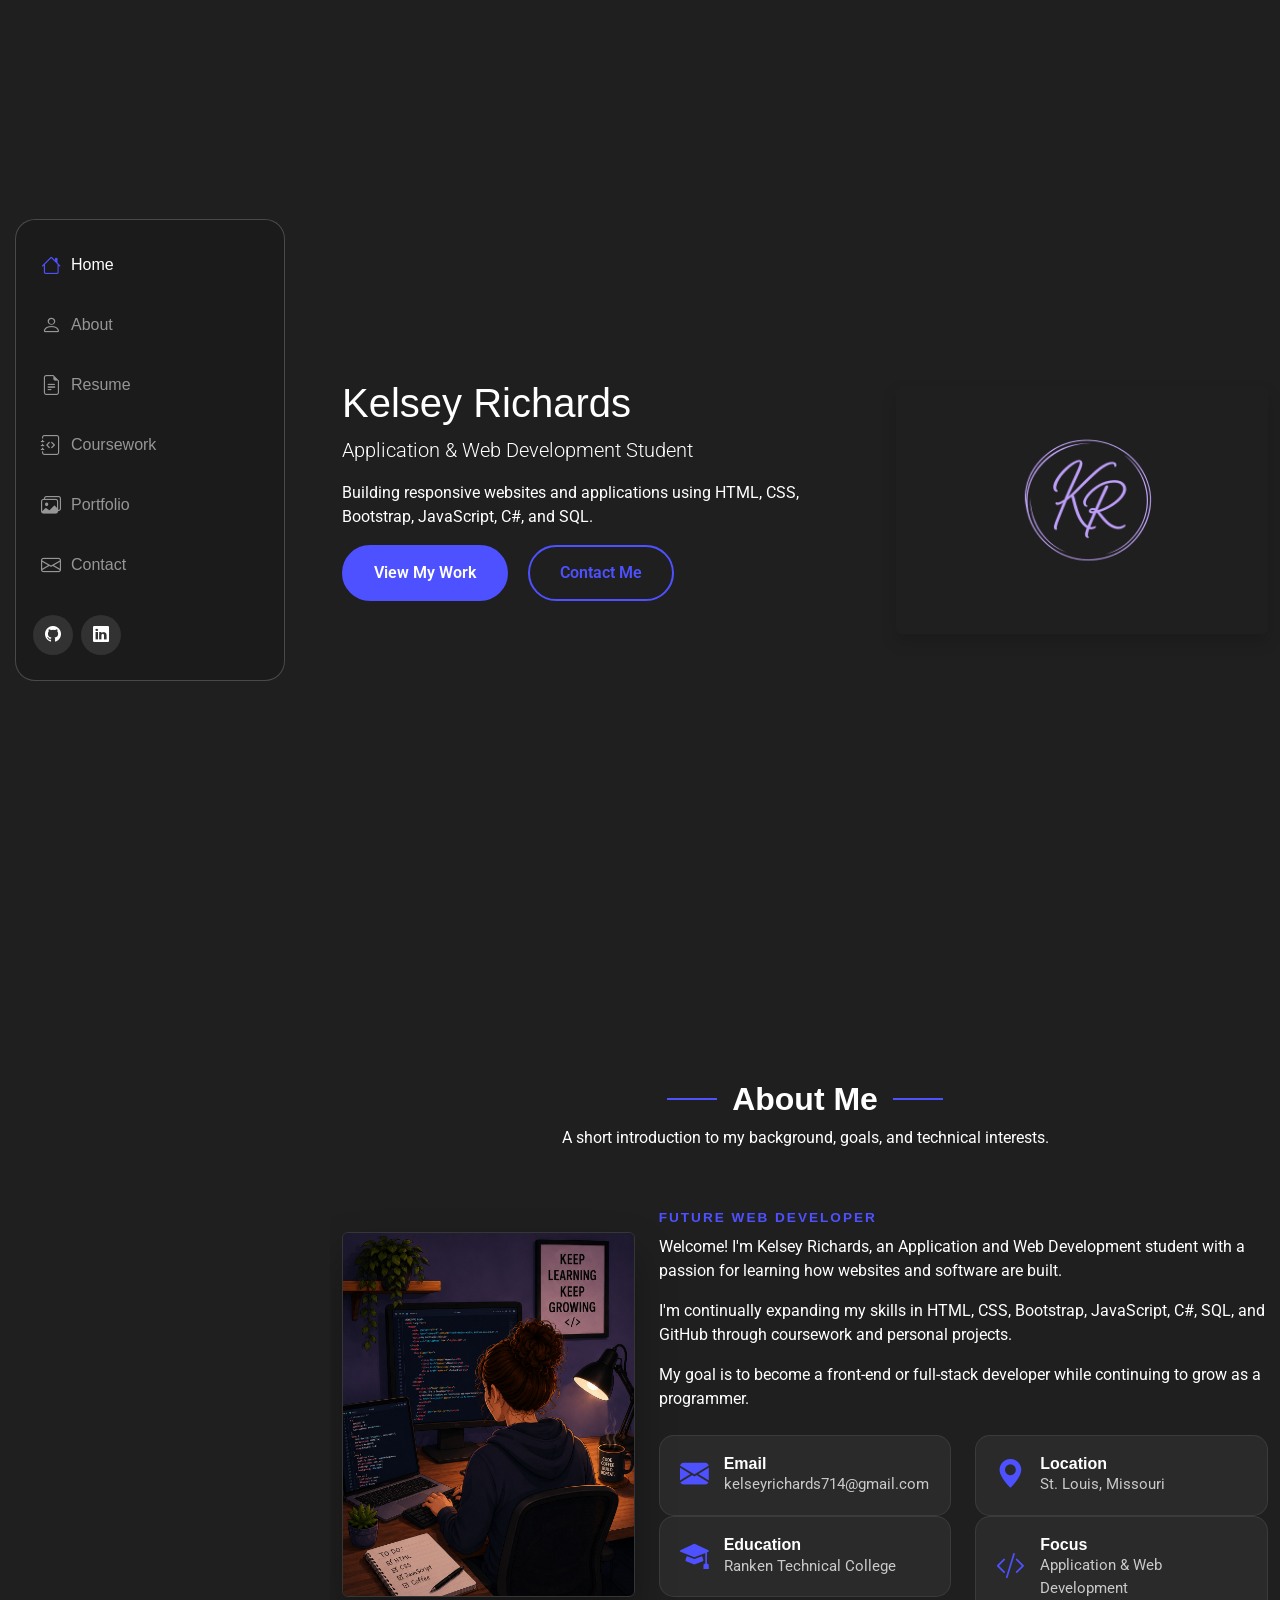
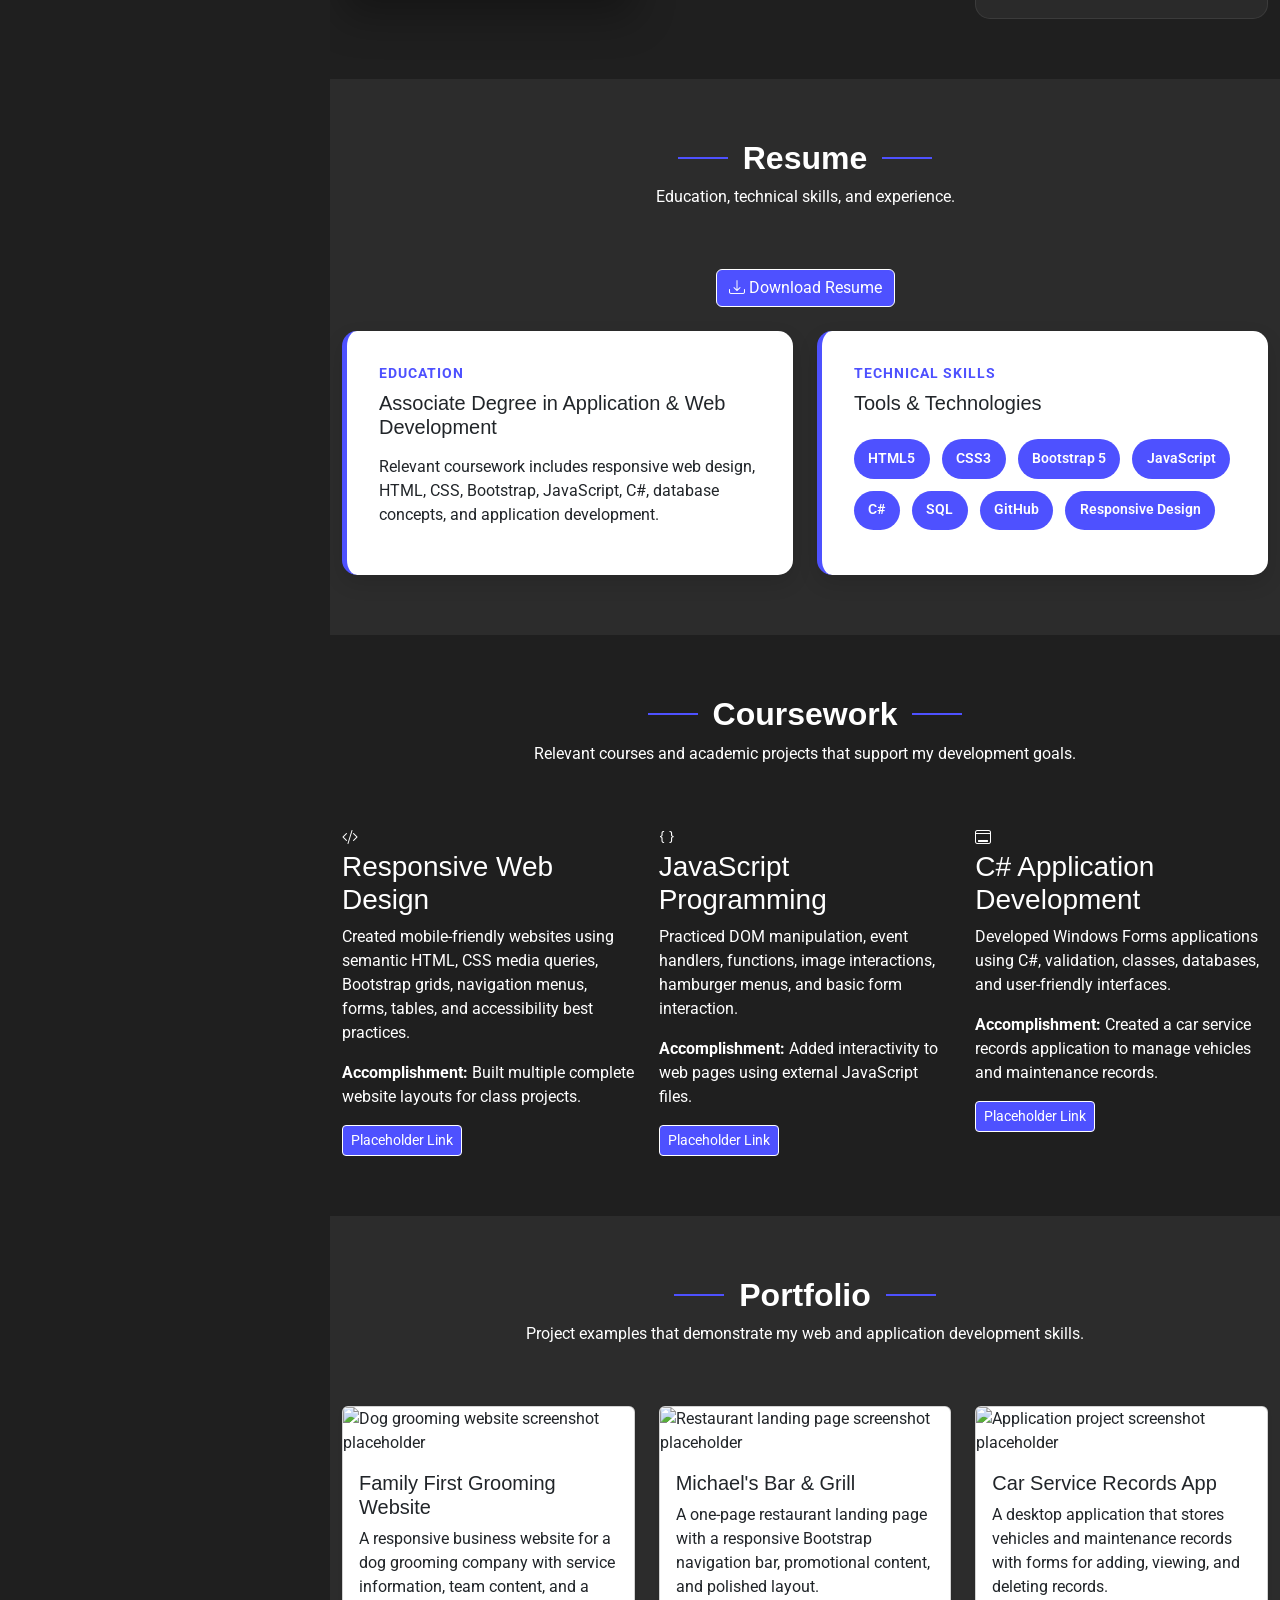
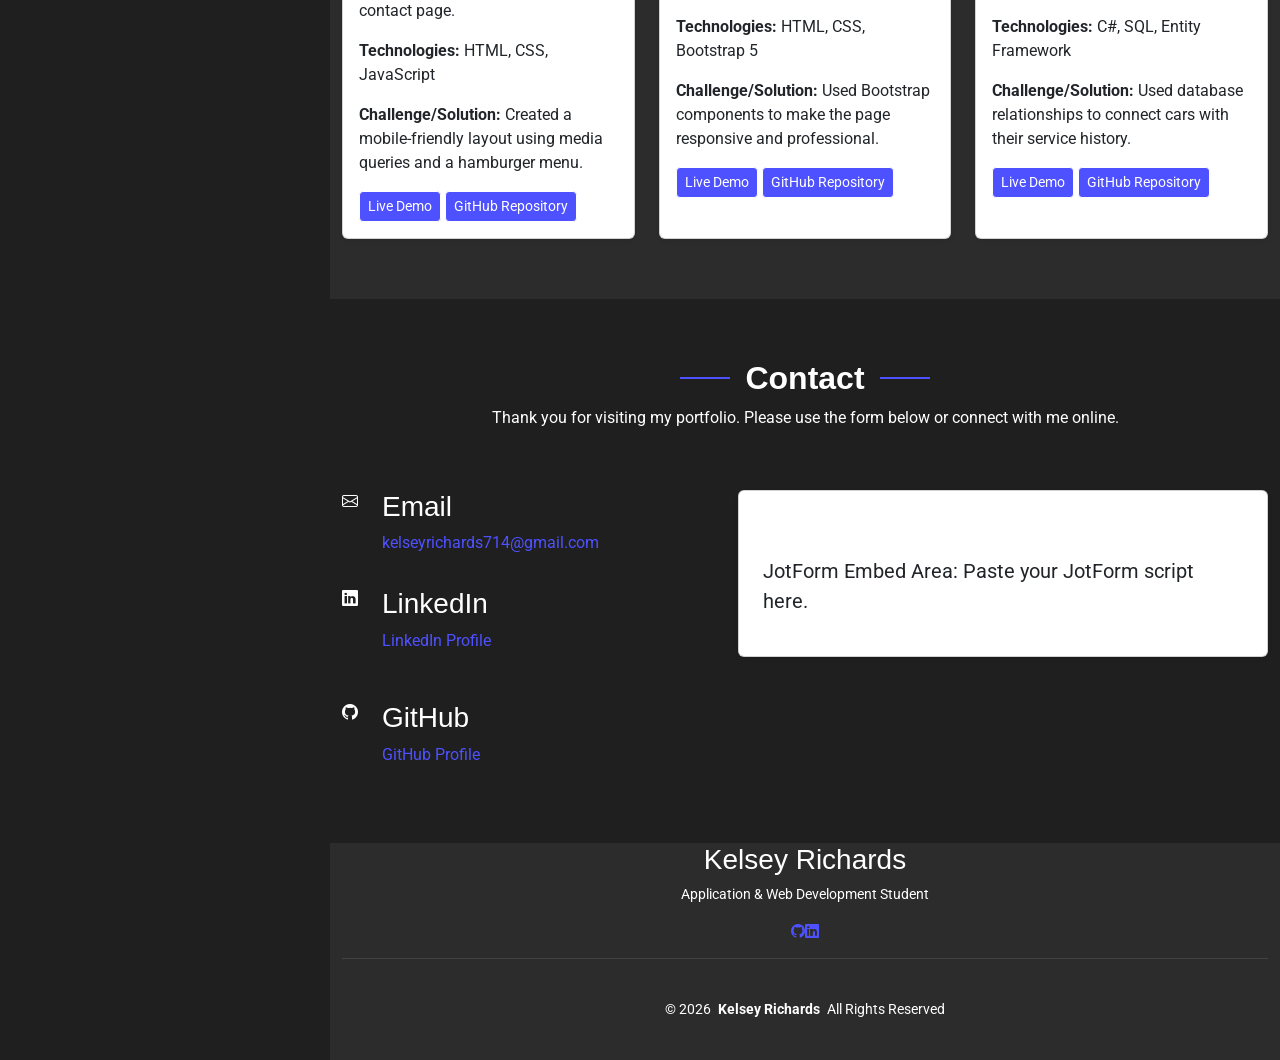
==== commit f31150bd: "Webfolio Not Completed" ====
--- a/SnapFolio/index.html
+++ b/SnapFolio/index.html
@@ -14,8 +14,8 @@
   <meta name="description" content="Professional web portfolio for Kelsey Richards, an Application and Web Development student.">
 
   <!-- Favicons -->
-  <link href="assets/img/favicon.ico" rel="icon">
-  <link href="assets/img/apple-touch-icon.png" rel="apple-touch-icon">
+  <link href="assets/favicon/favicon.ico" rel="icon">
+  <link href="assets/favicon/apple-touch-icon.png" rel="apple-touch-icon">
 
   <!-- Fonts -->
   <link href="https://fonts.googleapis.com" rel="preconnect">
@@ -50,8 +50,8 @@
         </ul>
       </nav>
       <div class="social-links text-center">
-        <a href="#" class="github"><i class="bi bi-github"></i></a>
-        <a href="#" class="linkedin"><i class="bi bi-linkedin"></i></a>
+        <a href="https://github.com/Kelsey-Richards" class="github"><i class="bi bi-github" aria-hidden="true"></i><span class="visually-hidden">GitHub profile</span></a>
+        <a href="https://www.linkedin.com/in/kelsey-richards" class="linkedin"><i class="bi bi-linkedin" aria-hidden="true"></i><span class="visually-hidden">LinkedIn profile</span></a>
       </div>
     </div>
   </header>
@@ -72,7 +72,7 @@
             </div>
           </div>
           <div class="col-lg-5 text-center">
-            <img src="assets/img/profile/profile-square-2.webp" class="img-fluid rounded shadow" alt="Professional headshot placeholder">
+            <img src="assets/img/profile/logo.png" class="img-fluid rounded shadow" alt="Professional headshot placeholder">
           </div>
         </div>
       </div>
@@ -87,19 +87,61 @@
       <div class="container" data-aos="fade-up" data-aos-delay="100">
         <div class="row gy-4 align-items-center">
           <div class="col-lg-4 text-center">
-            <img src="assets/img/person/person-f-7.webp" class="img-fluid rounded" alt="Professional image placeholder">
+            <img src="assets/img/profile/desk.jpg" class="img-fluid rounded desk" alt="animated girl coding illustration placeholder">
           </div>
           <div class="col-lg-8">
-            <h3>Future Web Developer</h3>
-            <p>I'm Kelsey Richards, an Application and Web Development student with a passion for learning how websites and software are built.</p>
-            <p>I've worked on a variety of projects using HTML, CSS, Bootstrap, JavaScript, and C#. I enjoy creating responsive websites, solving programming challenges, and improving my technical skills through hands-on experience.</p>
+            <h3 class="subtitle">Future Web Developer</h3>
+            <p>Welcome! I'm Kelsey Richards, an Application and Web Development student with a passion for learning how websites and software are built.</p>
+            <p>I'm continually expanding my skills in HTML, CSS, Bootstrap, JavaScript, C#, SQL, and GitHub through coursework and personal projects.</p>
+            <p>My goal is to become a front-end or full-stack developer while continuing to grow as a programmer.</p>
+
             <div class="row mt-4">
-              <div class="col-md-6"><strong>Email:</strong> kelseyrichards714@gmail.com</div>
-              <div class="col-md-6"><strong>Location:</strong> St. Louis, Missouri Area</div>
-            </div>
-          </div>
-        </div>
-      </div>
+
+              <!-- Email -->
+                <div class="col-md-6">
+                  <div class="info-card">
+                    <i class="bi bi-envelope-fill"></i>
+                    <div>
+                      <h6>Email</h6>
+                      <p>kelseyrichards714@gmail.com</p>
+                    </div>
+                  </div>
+                </div>
+
+                <div class="col-md-6">
+                  <div class="info-card">
+                    <i class="bi bi-geo-alt-fill"></i>
+                      <div>
+                        <h6>Location</h6>
+                        <p>St. Louis, Missouri</p>
+                      </div>
+                  </div>
+                </div>
+
+                <div class="col-md-6">
+                  <div class="info-card">
+                    <i class="bi bi-mortarboard-fill"></i>
+                      <div>
+                        <h6>Education</h6>
+                        <p>Ranken Technical College</p>
+                      </div>
+                  </div>
+                </div>
+
+                <div class="col-md-6">
+                  <div class="info-card">
+                    <i class="bi bi-code-slash"></i>
+                    <div>
+                      <h6>Focus</h6>
+                      <p>Application &amp; Web Development</p>
+                    </div>
+                  </div>
+                </div>
+
+              </div>
+            </div>
+          </div>
+        </div>
     </section>
 
     <!-- Resume Section -->
@@ -112,27 +154,32 @@
         <div class="text-center mb-4">
           <a href="assets/files/resume.pdf" class="btn btn-primary" download><i class="bi bi-download"></i> Download Resume</a>
         </div>
-        <div class="row gy-4">
+       <div class="row g-4">
           <div class="col-lg-6">
-            <div class="card h-100 p-4">
-              <h3>Education</h3>
-              <h5>Ranken Technical College</h5>
-              <p><strong>Associate Degree in Application &amp; Web Development</strong></p>
-              <p>Relevant coursework includes responsive web design, HTML, CSS, Bootstrap, JavaScript, C#, database concepts, and application development.</p>
-            </div>
-          </div>
+            <div class="resume-card h-100">
+              <p class="section-label">Education</p>
+              <h3>Associate Degree in Application &amp; Web Development</h3>
+              <p>
+                Relevant coursework includes responsive web design, HTML, CSS,
+                Bootstrap, JavaScript, C#, database concepts, and application development.
+              </p>
+            </div>
+          </div>
+
           <div class="col-lg-6">
-            <div class="card h-100 p-4">
-              <h3>Skills</h3>
-              <div class="d-flex flex-wrap gap-2">
-                <span class="badge text-bg-primary">HTML5</span>
-                <span class="badge text-bg-primary">CSS3</span>
-                <span class="badge text-bg-primary">Bootstrap 5</span>
-                <span class="badge text-bg-primary">JavaScript</span>
-                <span class="badge text-bg-primary">C#</span>
-                <span class="badge text-bg-primary">SQL</span>
-                <span class="badge text-bg-primary">GitHub</span>
-                <span class="badge text-bg-primary">Responsive Design</span>
+            <div class="resume-card h-100">
+              <p class="section-label">Technical Skills</p>
+              <h3>Tools &amp; Technologies</h3>
+
+              <div class="skill-badges">
+                <span>HTML5</span>
+                <span>CSS3</span>
+                <span>Bootstrap 5</span>
+                <span>JavaScript</span>
+                <span>C#</span>
+                <span>SQL</span>
+                <span>GitHub</span>
+                <span>Responsive Design</span>
               </div>
             </div>
           </div>
@@ -243,7 +290,7 @@
               <i class="bi bi-envelope flex-shrink-0"></i>
               <div>
                 <h3>Email</h3>
-                <p>kelseyrichards714@gmail.com</p>
+                <a href="mailto:kelseyrichards714@gmail.com">kelseyrichards714@gmail.com</a>
               </div>
             </div>
             <div class="info-item d-flex">
@@ -281,8 +328,8 @@
       <h3 class="sitename">Kelsey Richards</h3>
       <p>Application &amp; Web Development Student</p>
       <div class="social-links d-flex justify-content-center">
-        <a href="#"><i class="bi bi-github"></i></a>
-        <a href="#"><i class="bi bi-linkedin"></i></a>
+        <a href="https://github.com/Kelsey-Richards" target="_blank"><i class="bi bi-github"></i><span class="visually-hidden">GitHub Profile</span></a>
+        <a href="https://www.linkedin.com/in/kelsey-richards-147b7b164/" target="_blank"><i class="bi bi-linkedin"></i><span class="visually-hidden">LinkedIn Profile</span></a>
       </div>
       <div class="copyright mt-3">
         <span>&copy; 2026</span> <strong class="px-1 sitename">Kelsey Richards</strong> <span>All Rights Reserved</span>
@@ -290,7 +337,7 @@
     </div>
   </footer>
 
-  <a href="#" id="scroll-top" class="scroll-top d-flex align-items-center justify-content-center"><i class="bi bi-arrow-up-short"></i></a>
+  <a href="#" id="scroll-top" class="scroll-top d-flex align-items-center justify-content-center"><i class="bi bi-arrow-up-short"></i><span class="visually-hidden">Scroll to top</span></a>
   <div id="preloader"></div>
 
   <!-- Vendor JS Files -->
--- a/SnapFolio/assets/css/main.css
+++ b/SnapFolio/assets/css/main.css
@@ -22,17 +22,17 @@
   --background-color: #1f1f1f; /* Background color for the entire website, including individual sections */
   --default-color: #ffffff; /* Default color used for the majority of the text content across the entire website */
   --heading-color: #ffffff; /* Color for headings, subheadings and title throughout the website */
-  --accent-color: #ececec; /* Accent color that represents your brand on the website. It's used for buttons, links, and other elements that need to stand out */
+  --accent-color: #4e51ff; /* Accent color that represents your brand on the website. It's used for buttons, links, and other elements that need to stand out */
   --surface-color: #232323; /* The surface color is used as a background of boxed elements within sections, such as cards, icon boxes, or other elements that require a visual separation from the global background. */
-  --contrast-color: #310606; /* Contrast color for text, ensuring readability against backgrounds of accent, heading, or default colors. */
+  --contrast-color: #fff; /* Contrast color for text, ensuring readability against backgrounds of accent, heading, or default colors. */
 }
 
 /* Nav Menu Colors - The following color variables are used specifically for the navigation menu. They are separate from the global colors to allow for more customization options */
 :root {
   --nav-color: rgba(236, 236, 236, 0.59);  /* The default color of the main navmenu links */
   --nav-hover-color: #ffffff; /* Applied to main navmenu links when they are hovered over or active */
-  --nav-mobile-background-color: #393939; /* Used as the background color for mobile navigation menu */
-  --nav-dropdown-background-color: #393939; /* Used as the background color for dropdown items that appear when hovering over primary navigation items */
+  --nav-mobile-background-color: #f7ecec; /* Used as the background color for mobile navigation menu */
+  --nav-dropdown-background-color: #fcf7f7; /* Used as the background color for dropdown items that appear when hovering over primary navigation items */
   --nav-dropdown-color: #ffffff; /* Used for navigation links of the dropdown items in the navigation menu. */
   --nav-dropdown-hover-color: #ececec; /* Similar to --nav-hover-color, this color is applied to dropdown navigation links when they are hovered over. */
 }
@@ -1116,6 +1116,60 @@
 .about .cta-section .btn.btn-outline:hover {
   border-color: var(--accent-color);
   transform: translateY(-2px);
+} 
+
+.about img{
+    border-radius:20px;
+    box-shadow:0 20px 40px rgba(0,0,0,.3);
+    border:1px solid rgba(255,255,255,.1);
+    max-width: 380px;
+    width: 100%;
+}
+
+.subtitle{
+    color:#4e51ff;
+    text-transform:uppercase;
+    letter-spacing:2px;
+    font-weight:700;
+    font-size:.85rem;
+}
+
+.info-card {
+    display: flex;
+    align-items: center;
+    gap: 15px;
+
+    padding: 18px 20px;
+
+    background: rgba(255,255,255,.05);
+
+    border: 1px solid rgba(255,255,255,.08);
+
+    border-radius: 15px;
+
+    transition: .3s;
+}
+
+.info-card:hover {
+    transform: translateY(-5px);
+    border-color: var(--accent-color);
+}
+
+.info-card i {
+    font-size: 1.8rem;
+    color: var(--accent-color);
+}
+
+.info-card h6 {
+    margin: 0;
+    color: white;
+    font-weight: 700;
+}
+
+.info-card p {
+    margin: 0;
+    color: rgba(255,255,255,.75);
+    font-size: .95rem;
 }
 
 /*--------------------------------------------------------------
@@ -1504,6 +1558,56 @@
 .resume .resume-section .resume-item p {
   color: var(--default-color);
   margin-bottom: 0;
+}
+
+.resume-card {
+  background: #ffffff;
+  padding: 2rem;
+  border-radius: 15px;
+  border-left: 5px solid #4e51ff;
+  box-shadow: 0 8px 20px rgba(0, 0, 0, 0.12);
+}
+
+.resume-card h3 {
+  font-size: 1.25rem;
+  margin-bottom: 1rem;
+}
+
+.section-label {
+  color: #f1f8f0;
+  font-weight: 700;
+  text-transform: uppercase;
+  letter-spacing: 1px;
+  font-size: 0.85rem;
+  margin-bottom: 0.5rem;
+}
+
+.skill-badges {
+  display: flex;
+  flex-wrap: wrap;
+  gap: 0.75rem;
+  margin-top: 1.5rem;
+}
+
+.skill-badges span {
+  background: #4e51ff;
+  color: white;
+  padding: 0.55rem 0.9rem;
+  border-radius: 50px;
+  font-size: 0.9rem;
+  font-weight: 600;
+}
+
+.resume-card h3 {
+  color: #212529;
+}
+
+.resume-card p {
+  color: #212529;
+}
+
+.resume-card .section-label {
+  color: #4e51ff;
 }
 
 @media (max-width: 991.98px) {
@@ -2545,6 +2649,13 @@
 /*--------------------------------------------------------------
 # Starter Section Section
 --------------------------------------------------------------*/
-.starter-section {
-  /* Add your styles here */
-}+.btn {
+  background-color: #4e51ff;
+  color: #fff;
+  border-color: #fff;
+}
+
+.btn:hover {
+  background-color: #a1a2f3;
+  border-color: #fff;
+}
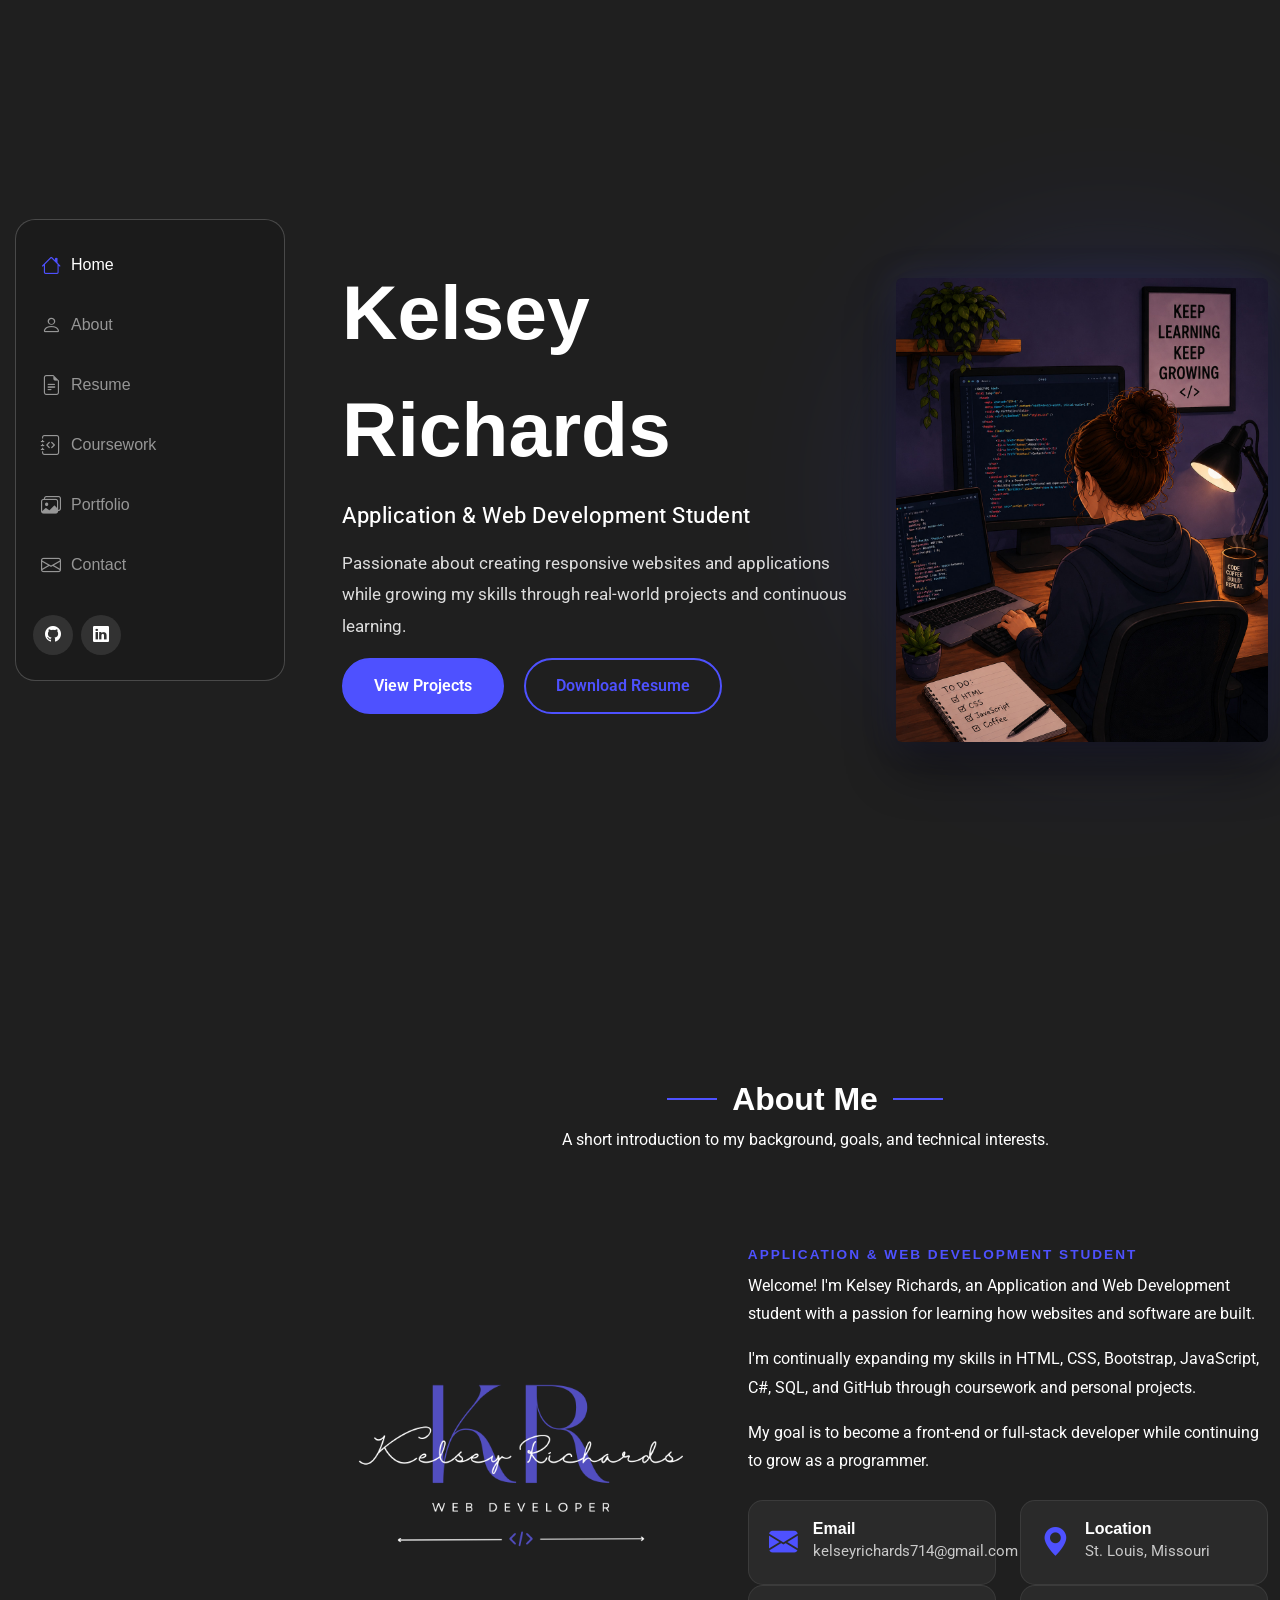
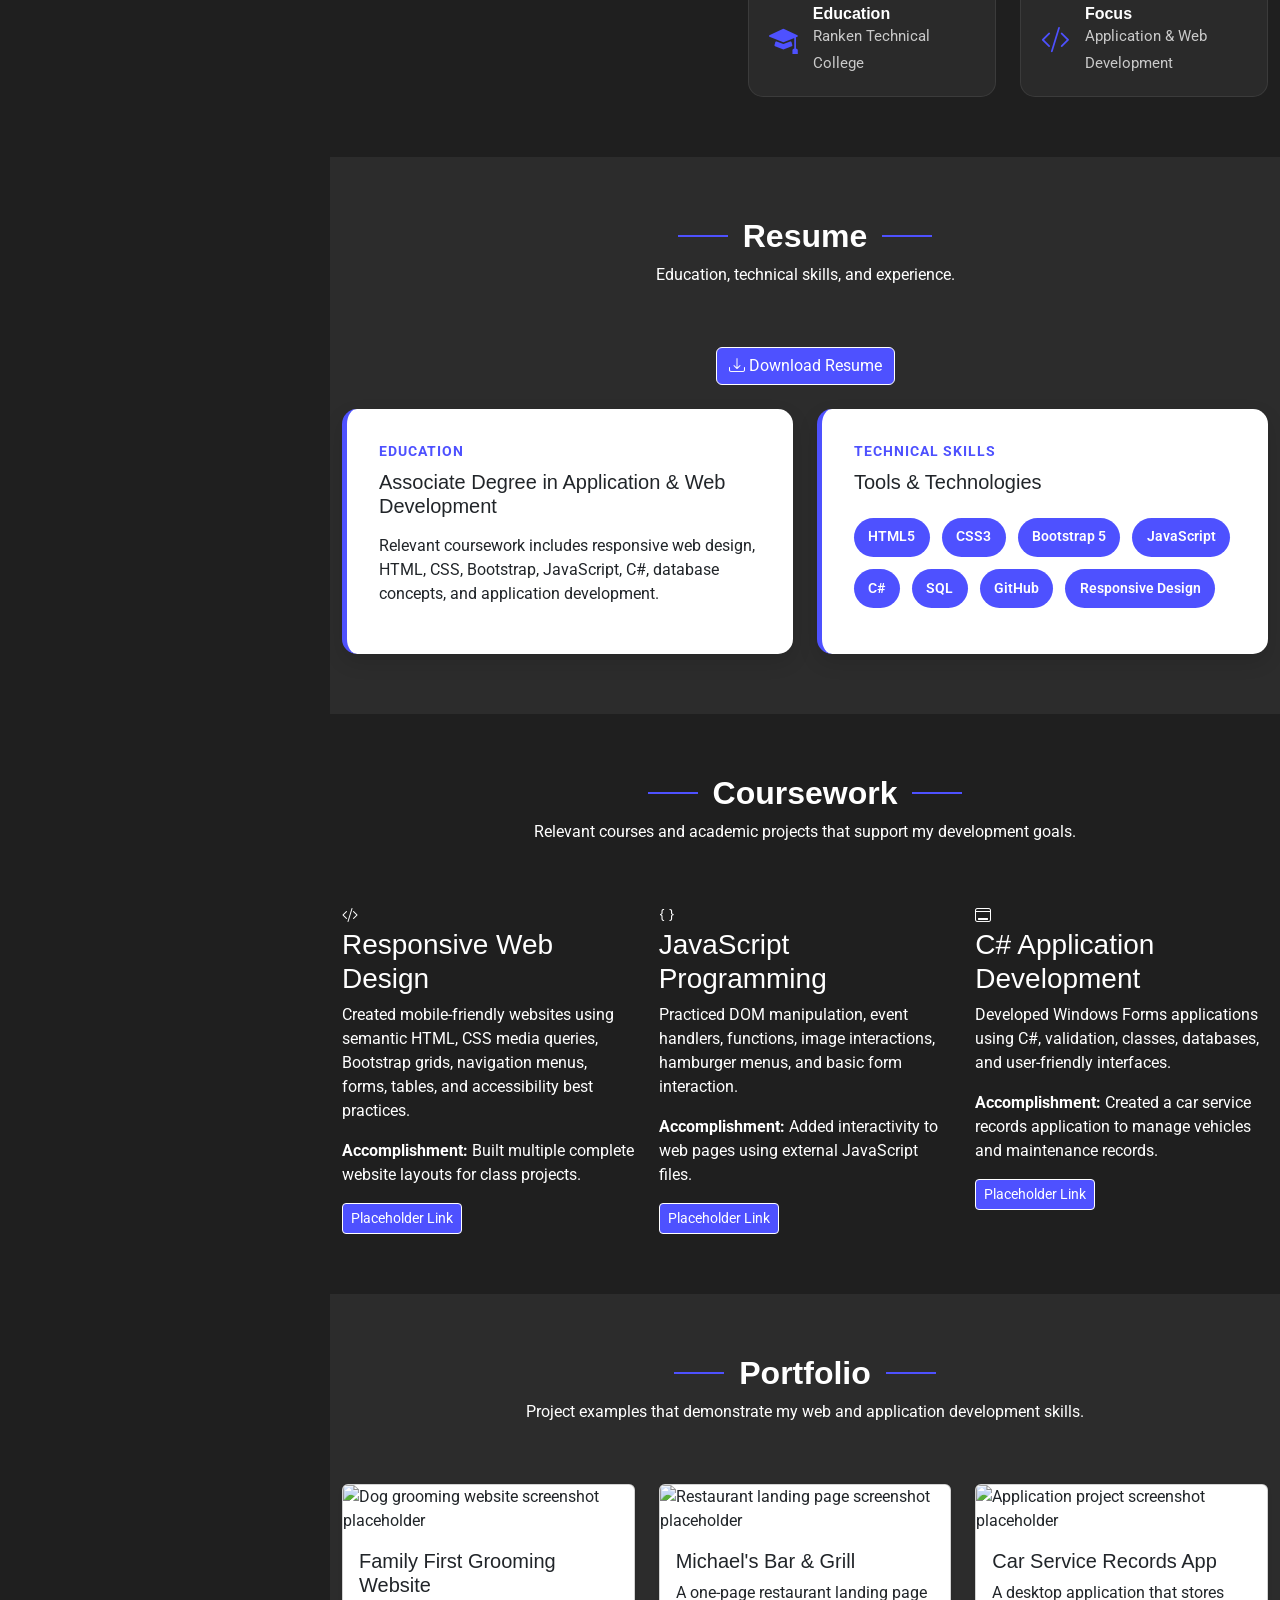
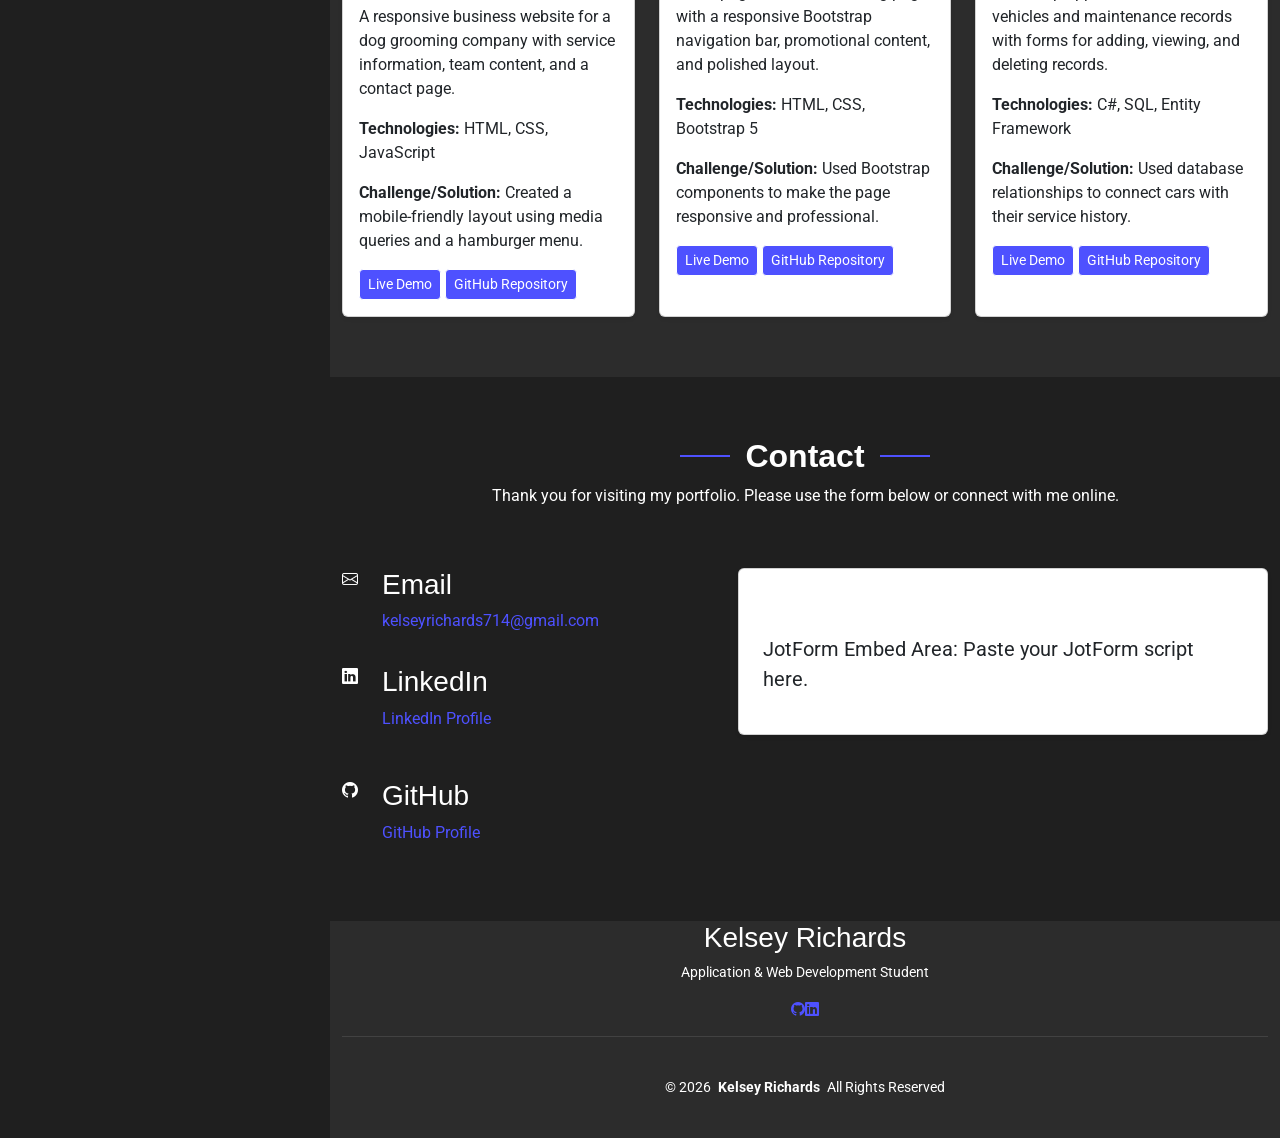
==== commit ec9ae89d: "Webfolio Rough Draft" ====
--- a/SnapFolio/index.html
+++ b/SnapFolio/index.html
@@ -14,8 +14,8 @@
   <meta name="description" content="Professional web portfolio for Kelsey Richards, an Application and Web Development student.">
 
   <!-- Favicons -->
-  <link href="assets/favicon/favicon.ico" rel="icon">
-  <link href="assets/favicon/apple-touch-icon.png" rel="apple-touch-icon">
+  <link href="assets/img/favicon/favicon.ico" rel="icon">
+  <link href="assets/img/favicon/apple-touch-icon.png" rel="apple-touch-icon">
 
   <!-- Fonts -->
   <link href="https://fonts.googleapis.com" rel="preconnect">
@@ -50,8 +50,10 @@
         </ul>
       </nav>
       <div class="social-links text-center">
-        <a href="https://github.com/Kelsey-Richards" class="github"><i class="bi bi-github" aria-hidden="true"></i><span class="visually-hidden">GitHub profile</span></a>
-        <a href="https://www.linkedin.com/in/kelsey-richards" class="linkedin"><i class="bi bi-linkedin" aria-hidden="true"></i><span class="visually-hidden">LinkedIn profile</span></a>
+
+        <a href="https://github.com/Kelsey-Richards" target="_blank" class="github"><i class="bi bi-github" aria-hidden="true"></i><span class="visually-hidden">GitHub profile</span></a>
+        <a href="https://www.linkedin.com/in/kelsey-richards-147b7b164/" target="_blank" class="linkedin"><i class="bi bi-linkedin" aria-hidden="true"></i><span class="visually-hidden">LinkedIn profile</span></a>
+
       </div>
     </div>
   </header>
@@ -63,16 +65,23 @@
       <div class="container" data-aos="fade-up">
         <div class="row align-items-center min-vh-100">
           <div class="col-lg-7">
-            <h1>Kelsey Richards</h1>
+
+            <h1>Kelsey</h1>
+            <h1>Richards</h1>
+
             <p class="lead">Application &amp; Web Development Student</p>
-            <p class="description">Building responsive websites and applications using HTML, CSS, Bootstrap, JavaScript, C#, and SQL.</p>
+
+            <p class="description">Passionate about creating responsive websites and applications while growing my skills through real-world projects and continuous learning.</p>
+
             <div class="hero-actions">
-              <a href="#portfolio" class="btn btn-primary">View My Work</a>
-              <a href="#contact" class="btn btn-outline">Contact Me</a>
+
+              <a href="#portfolio" class="btn btn-primary">View Projects</a>
+              <a href="assets/files/resume.pdf" class="btn btn-outline" download>Download Resume</a>
+
             </div>
           </div>
           <div class="col-lg-5 text-center">
-            <img src="assets/img/profile/logo.png" class="img-fluid rounded shadow" alt="Professional headshot placeholder">
+            <img src="assets/img/profile/desk.jpg" class="img-fluid rounded desk" alt="animated girl coding illustration placeholder">
           </div>
         </div>
       </div>
@@ -85,12 +94,12 @@
         <p>A short introduction to my background, goals, and technical interests.</p>
       </div>
       <div class="container" data-aos="fade-up" data-aos-delay="100">
-        <div class="row gy-4 align-items-center">
-          <div class="col-lg-4 text-center">
-            <img src="assets/img/profile/desk.jpg" class="img-fluid rounded desk" alt="animated girl coding illustration placeholder">
-          </div>
-          <div class="col-lg-8">
-            <h3 class="subtitle">Future Web Developer</h3>
+        <div class="row gy-5 gx-5 align-items-center">
+          <div class="col-lg-5 text-center">
+            <img src="assets/img/profile/logo.png" class="img-fluid logo" alt="kelsey richards logo placeholder">
+          </div>
+          <div class="col-lg-7">
+            <h3 class="subtitle">Application &amp; Web Development Student</h3>
             <p>Welcome! I'm Kelsey Richards, an Application and Web Development student with a passion for learning how websites and software are built.</p>
             <p>I'm continually expanding my skills in HTML, CSS, Bootstrap, JavaScript, C#, SQL, and GitHub through coursework and personal projects.</p>
             <p>My goal is to become a front-end or full-stack developer while continuing to grow as a programmer.</p>
--- a/SnapFolio/assets/css/main.css
+++ b/SnapFolio/assets/css/main.css
@@ -871,7 +871,7 @@
   margin-bottom: 2rem;
 }
 
-.about .profile-header .profile-image {
+.about .profile-header {
   width: 160px;
   height: 160px;
   margin: 0 auto 1.5rem;
@@ -1118,12 +1118,19 @@
   transform: translateY(-2px);
 } 
 
-.about img{
-    border-radius:20px;
-    box-shadow:0 20px 40px rgba(0,0,0,.3);
-    border:1px solid rgba(255,255,255,.1);
-    max-width: 380px;
-    width: 100%;
+.about p {
+  line-height: 1.8;
+}
+
+.about .section-title {
+    margin-bottom: 2rem;
+}
+
+.logo {
+  max-width: 550px;
+  width: 100%;
+  height: auto;
+  margin-top: -10px;
 }
 
 .subtitle{
@@ -2659,3 +2666,53 @@
   background-color: #a1a2f3;
   border-color: #fff;
 }
+
+/* Custom Hero */
+.hero h1 {
+  font-size: clamp(3.8rem, 6vw, 5.2rem);
+  font-weight: 800;
+  margin-bottom: 1.5rem;
+}
+
+.hero .lead {
+  font-size: 1.4rem;
+  font-weight: 450;
+  color: #ffffff;
+  letter-spacing:.5px;
+}
+
+.hero .description {
+  max-width: 650px;
+  font-size: 1.08rem;
+  line-height: 1.8;
+  color: rgba(255, 255, 255, 0.85);
+}
+
+.hero .desk {
+  width: 100%;
+  max-width: 655px;
+  border-radius: 22px;
+  box-shadow:
+        0 25px 50px rgba(0,0,0,.45),
+        0 0 35px rgba(86,92,255,.15);
+}
+
+.hero .col-lg-5 {
+  position: relative;
+}
+
+.hero .col-lg-5::before {
+  content: "";
+  position: absolute;
+  width: 430px;
+  height: 430px;
+  background: #4e51ff;
+  opacity: 0.18;
+  filter: blur(90px);
+  border-radius: 50%;
+  z-index: -1;
+}
+
+.hero-actions{
+    gap:20px;
+}
